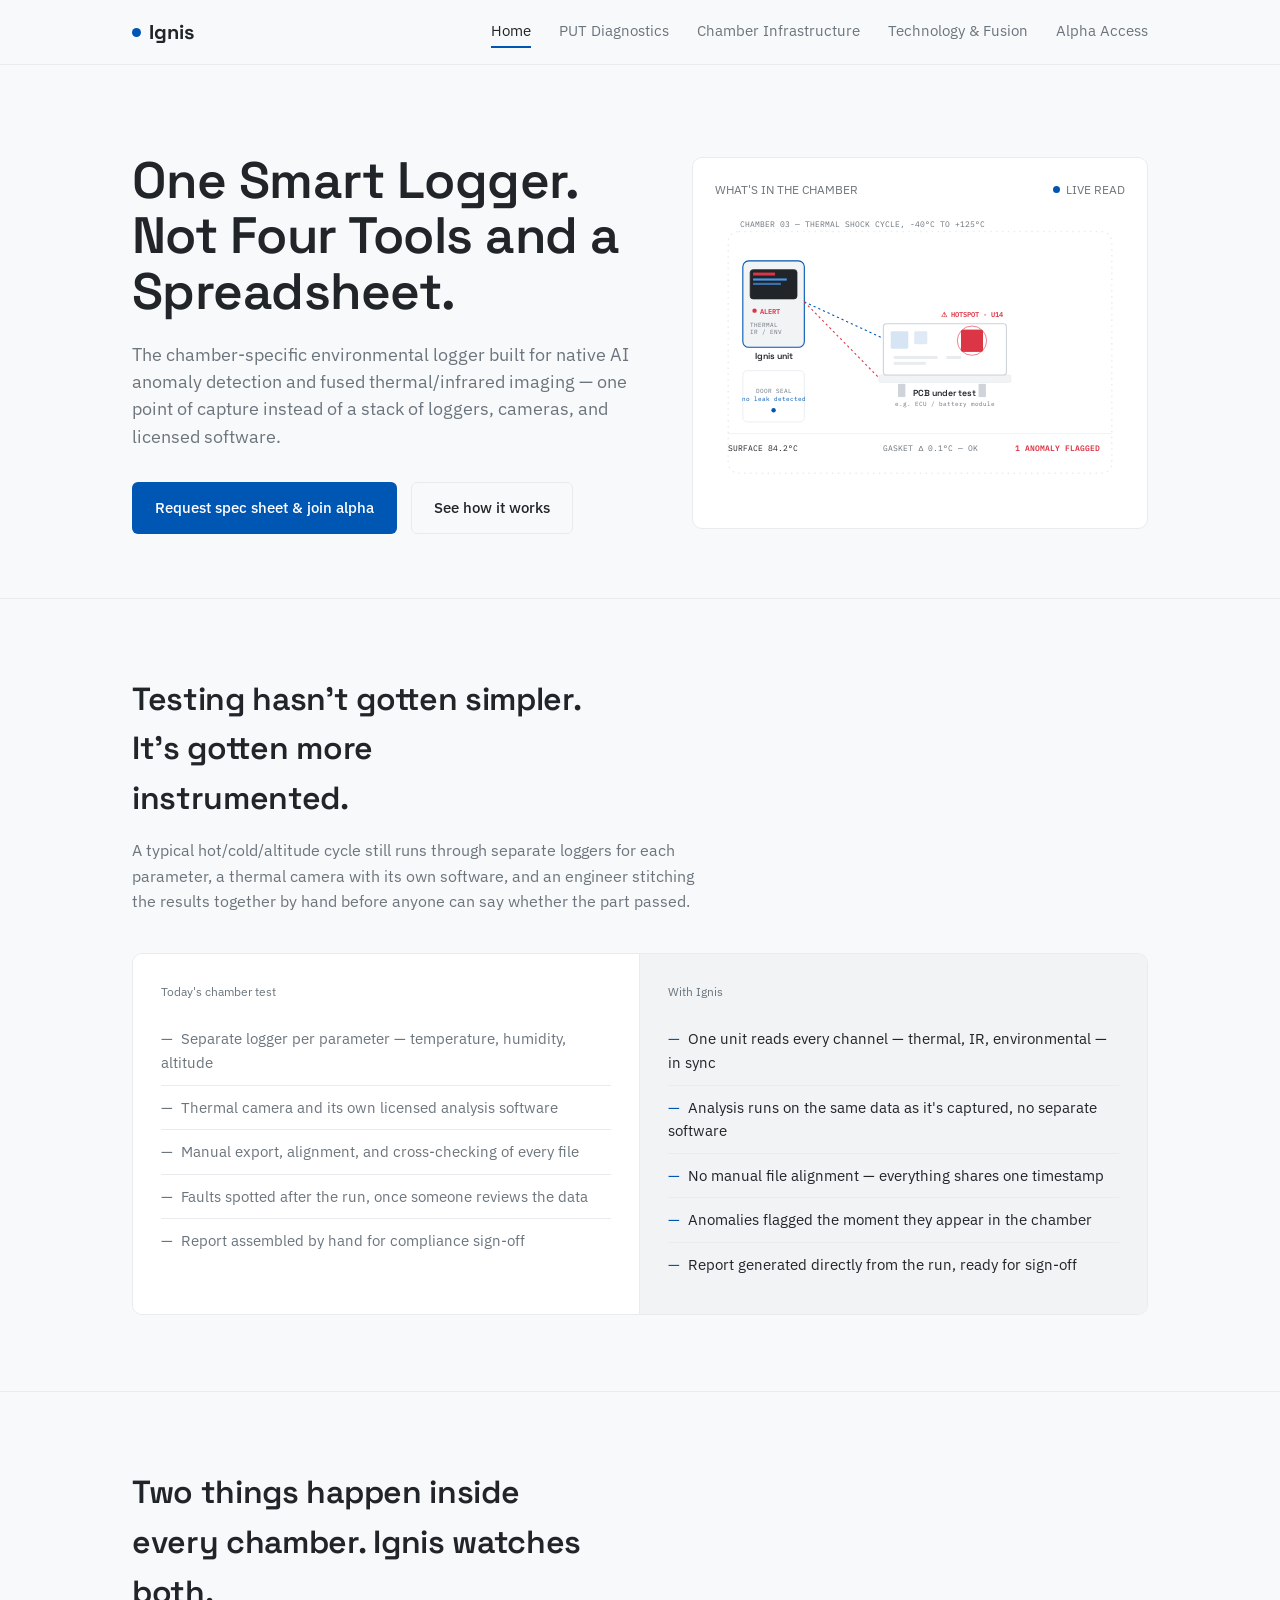
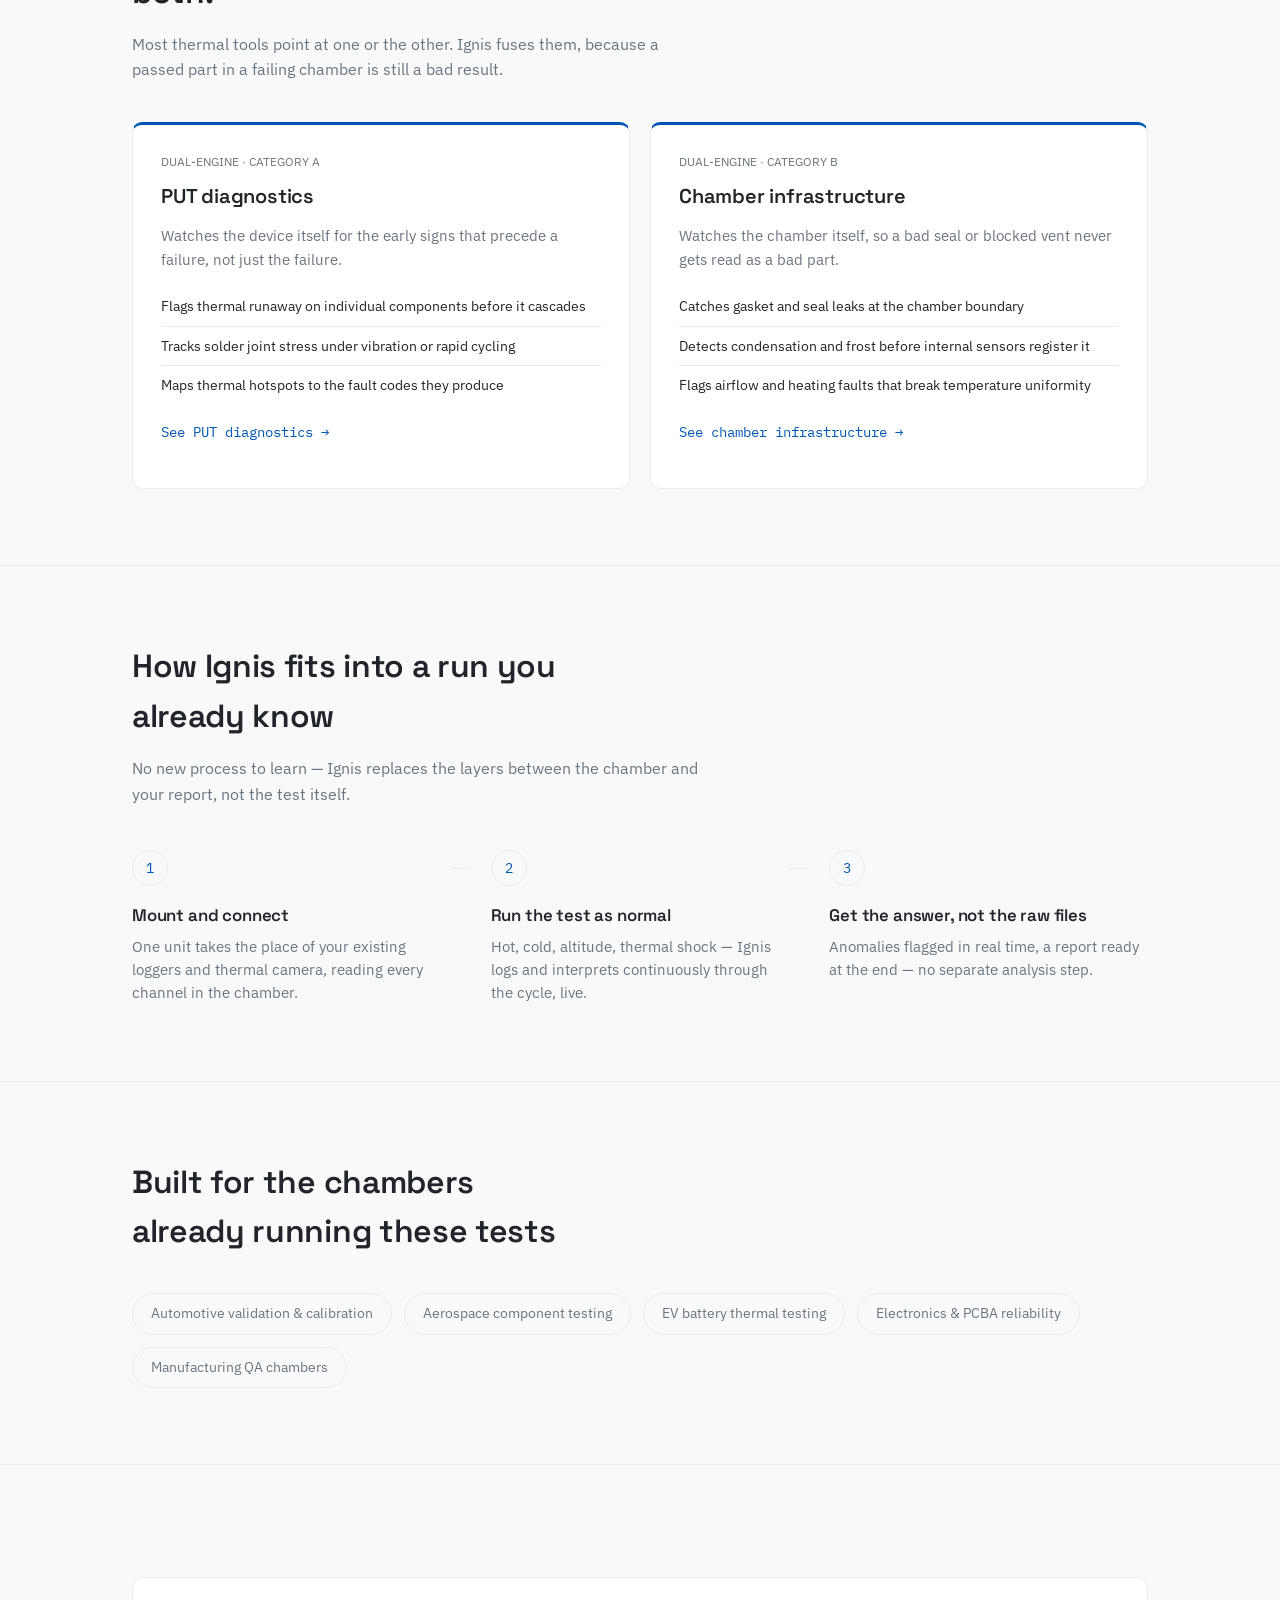
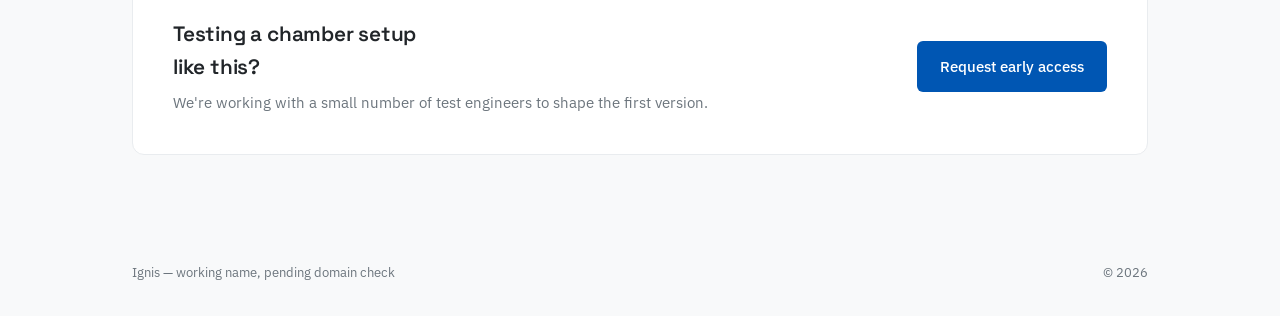
==== index.html @ 839c3b36 "Add files via upload" ====
<!DOCTYPE html>
<html lang="en">
<head>
<meta charset="UTF-8">
<meta name="viewport" content="width=device-width, initial-scale=1.0">
<title>Ignis — One Smart Logger. Not Four Tools and a Spreadsheet.</title>
<link rel="preconnect" href="https://fonts.googleapis.com">
<link href="https://fonts.googleapis.com/css2?family=Space+Grotesk:wght@400;500;600;700&family=IBM+Plex+Sans:wght@400;500;600&family=IBM+Plex+Mono:wght@400;500&display=swap" rel="stylesheet">
<link rel="stylesheet" href="style.css">
</head>
<body>

<nav>
  <div class="wrap">
    <a href="index.html" class="logo"><span class="logo-dot"></span>Ignis</a>
    <div class="navlinks">
      <a href="index.html" class="active">Home</a>
      <a href="put-diagnostics.html">PUT Diagnostics</a>
      <a href="chamber-infrastructure.html">Chamber Infrastructure</a>
      <a href="technology.html">Technology &amp; Fusion</a>
      <a href="contact.html">Alpha Access</a>
    </div>
  </div>
</nav>

<header class="hero">
  <div class="wrap hero-grid">
    <div>
      <h1>One Smart Logger. Not Four Tools and a Spreadsheet.</h1>
      <p class="lede">The chamber-specific environmental logger built for native AI anomaly detection and fused thermal/infrared imaging — one point of capture instead of a stack of loggers, cameras, and licensed software.</p>
      <div class="hero-cta">
        <a href="contact.html" class="btn btn-primary">Request spec sheet &amp; join alpha</a>
        <a href="technology.html" class="btn btn-ghost">See how it works</a>
      </div>
    </div>
    <div class="readout">
      <div class="readout-head">
        <span>WHAT'S IN THE CHAMBER</span>
        <span class="live"><span class="live-pulse"></span>LIVE READ</span>
      </div>
      <svg viewBox="0 0 560 400" class="scene" xmlns="http://www.w3.org/2000/svg" role="img" aria-label="Diagram of a test chamber containing a vehicle ECU board under test, with an Ignis logger unit mounted on the wall reading thermal and sensor data">
        <rect x="18" y="24" width="524" height="330" rx="14" fill="none" stroke="#E9ECEF" stroke-width="2" stroke-dasharray="2 6"/>
        <text x="34" y="18" fill="#6C757D" font-family="IBM Plex Mono, monospace" font-size="11">CHAMBER 03 — THERMAL SHOCK CYCLE, -40°C TO +125°C</text>

        <g transform="translate(38,64)">
          <rect x="0" y="0" width="84" height="118" rx="8" fill="#F1F3F5" stroke="#0056B3" stroke-width="1.5"/>
          <rect x="10" y="12" width="64" height="40" rx="4" fill="#212529" stroke="#212529"/>
          <rect x="14" y="16" width="30" height="4" fill="#DC3545"/>
          <rect x="14" y="24" width="46" height="3" fill="#4DA3FF" opacity="0.9"/>
          <rect x="14" y="30" width="38" height="3" fill="#4DA3FF" opacity="0.6"/>
          <circle cx="16" cy="68" r="3" fill="#DC3545"/>
          <text x="24" y="72" fill="#DC3545" font-family="IBM Plex Mono, monospace" font-size="9" font-weight="600">ALERT</text>
          <text x="10" y="90" fill="#6C757D" font-family="IBM Plex Mono, monospace" font-size="8">THERMAL</text>
          <text x="10" y="100" fill="#6C757D" font-family="IBM Plex Mono, monospace" font-size="8">IR / ENV</text>
          <text x="42" y="134" fill="#212529" font-family="Space Grotesk, sans-serif" font-size="12" text-anchor="middle" font-weight="600">Ignis unit</text>
        </g>

        <line x1="122" y1="120" x2="230" y2="170" stroke="#0056B3" stroke-width="1.5" stroke-dasharray="3 4"/>
        <line x1="122" y1="120" x2="230" y2="230" stroke="#DC3545" stroke-width="1.5" stroke-dasharray="3 4"/>

        <g transform="translate(230,150)">
          <rect x="-6" y="70" width="180" height="10" rx="2" fill="#F1F3F5" stroke="#E9ECEF"/>
          <rect x="20" y="82" width="10" height="18" fill="#CED4DA"/>
          <rect x="130" y="82" width="10" height="18" fill="#CED4DA"/>
          <rect x="0" y="0" width="168" height="70" rx="4" fill="#FFFFFF" stroke="#CED4DA" stroke-width="1.5"/>
          <rect x="10" y="10" width="24" height="24" rx="2" fill="#0056B3" opacity="0.16"/>
          <rect x="42" y="10" width="18" height="18" rx="2" fill="#0056B3" opacity="0.12"/>
          <rect x="106" y="8" width="30" height="30" rx="3" fill="#DC3545"/>
          <rect x="106" y="8" width="30" height="30" rx="3" fill="#DC3545" opacity="0.5">
            <animate attributeName="opacity" values="0.5;0.9;0.5" dur="2.4s" repeatCount="indefinite"/>
          </rect>
          <rect x="14" y="44" width="60" height="4" fill="#E9ECEF"/>
          <rect x="14" y="52" width="44" height="4" fill="#E9ECEF"/>
          <rect x="86" y="44" width="20" height="4" fill="#E9ECEF"/>
          <circle cx="121" cy="23" r="20" fill="none" stroke="#DC3545" stroke-width="1.2" opacity="0.7"/>
          <text x="121" y="-10" fill="#DC3545" font-family="IBM Plex Mono, monospace" font-size="9" text-anchor="middle" font-weight="600">⚠ HOTSPOT · U14</text>
          <text x="84" y="98" fill="#212529" font-family="Space Grotesk, sans-serif" font-size="12" text-anchor="middle" font-weight="600">PCB under test</text>
          <text x="84" y="112" fill="#6C757D" font-family="IBM Plex Mono, monospace" font-size="8" text-anchor="middle">e.g. ECU / battery module</text>
        </g>

        <g transform="translate(38,214)">
          <rect x="0" y="0" width="84" height="70" rx="6" fill="#FFFFFF" stroke="#E9ECEF" stroke-width="1.2"/>
          <text x="42" y="30" fill="#6C757D" font-family="IBM Plex Mono, monospace" font-size="8" text-anchor="middle">DOOR SEAL</text>
          <text x="42" y="42" fill="#0056B3" font-family="IBM Plex Mono, monospace" font-size="8" text-anchor="middle">no leak detected</text>
          <circle cx="42" cy="54" r="3" fill="#0056B3"/>
        </g>

        <g transform="translate(0,300)">
          <line x1="18" y1="0" x2="542" y2="0" stroke="#E9ECEF"/>
          <text x="18" y="24" fill="#212529" font-family="IBM Plex Mono, monospace" font-size="11">SURFACE 84.2°C</text>
          <text x="230" y="24" fill="#6C757D" font-family="IBM Plex Mono, monospace" font-size="11">GASKET Δ 0.1°C — OK</text>
          <text x="410" y="24" fill="#DC3545" font-family="IBM Plex Mono, monospace" font-size="11" font-weight="600">1 ANOMALY FLAGGED</text>
        </g>
      </svg>
    </div>
  </div>
</header>

<section id="problem">
  <div class="wrap">
    <h2>Testing hasn't gotten simpler. It's gotten more instrumented.</h2>
    <p class="section-lede">A typical hot/cold/altitude cycle still runs through separate loggers for each parameter, a thermal camera with its own software, and an engineer stitching the results together by hand before anyone can say whether the part passed.</p>
    <div class="compare">
      <div class="today">
        <div class="compare-label">Today's chamber test</div>
        <ul>
          <li>Separate logger per parameter — temperature, humidity, altitude</li>
          <li>Thermal camera and its own licensed analysis software</li>
          <li>Manual export, alignment, and cross-checking of every file</li>
          <li>Faults spotted after the run, once someone reviews the data</li>
          <li>Report assembled by hand for compliance sign-off</li>
        </ul>
      </div>
      <div class="withignis">
        <div class="compare-label">With Ignis</div>
        <ul>
          <li>One unit reads every channel — thermal, IR, environmental — in sync</li>
          <li>Analysis runs on the same data as it's captured, no separate software</li>
          <li>No manual file alignment — everything shares one timestamp</li>
          <li>Anomalies flagged the moment they appear in the chamber</li>
          <li>Report generated directly from the run, ready for sign-off</li>
        </ul>
      </div>
    </div>
  </div>
</section>

<section id="product">
  <div class="wrap">
    <h2>Two things happen inside every chamber. Ignis watches both.</h2>
    <p class="section-lede">Most thermal tools point at one or the other. Ignis fuses them, because a passed part in a failing chamber is still a bad result.</p>
    <div class="cat-grid">
      <div class="cat hot">
        <div class="tag">DUAL-ENGINE · CATEGORY A</div>
        <h3>PUT diagnostics</h3>
        <p>Watches the device itself for the early signs that precede a failure, not just the failure.</p>
        <ul>
          <li>Flags thermal runaway on individual components before it cascades</li>
          <li>Tracks solder joint stress under vibration or rapid cycling</li>
          <li>Maps thermal hotspots to the fault codes they produce</li>
        </ul>
        <p style="margin-top:16px;"><a href="put-diagnostics.html" class="mono" style="color:var(--primary); font-size:0.88rem; text-decoration:none;">See PUT diagnostics →</a></p>
      </div>
      <div class="cat">
        <div class="tag">DUAL-ENGINE · CATEGORY B</div>
        <h3>Chamber infrastructure</h3>
        <p>Watches the chamber itself, so a bad seal or blocked vent never gets read as a bad part.</p>
        <ul>
          <li>Catches gasket and seal leaks at the chamber boundary</li>
          <li>Detects condensation and frost before internal sensors register it</li>
          <li>Flags airflow and heating faults that break temperature uniformity</li>
        </ul>
        <p style="margin-top:16px;"><a href="chamber-infrastructure.html" class="mono" style="color:var(--primary); font-size:0.88rem; text-decoration:none;">See chamber infrastructure →</a></p>
      </div>
    </div>
  </div>
</section>

<section id="how">
  <div class="wrap">
    <h2>How Ignis fits into a run you already know</h2>
    <p class="section-lede">No new process to learn — Ignis replaces the layers between the chamber and your report, not the test itself.</p>
    <div class="flow">
      <div class="flow-step">
        <div class="flow-num mono">1</div>
        <h3>Mount and connect</h3>
        <p>One unit takes the place of your existing loggers and thermal camera, reading every channel in the chamber.</p>
      </div>
      <div class="flow-step">
        <div class="flow-num mono">2</div>
        <h3>Run the test as normal</h3>
        <p>Hot, cold, altitude, thermal shock — Ignis logs and interprets continuously through the cycle, live.</p>
      </div>
      <div class="flow-step">
        <div class="flow-num mono">3</div>
        <h3>Get the answer, not the raw files</h3>
        <p>Anomalies flagged in real time, a report ready at the end — no separate analysis step.</p>
      </div>
    </div>
  </div>
</section>

<section>
  <div class="wrap">
    <h2>Built for the chambers already running these tests</h2>
    <div class="industries">
      <span class="chip">Automotive validation &amp; calibration</span>
      <span class="chip">Aerospace component testing</span>
      <span class="chip">EV battery thermal testing</span>
      <span class="chip">Electronics &amp; PCBA reliability</span>
      <span class="chip">Manufacturing QA chambers</span>
    </div>
  </div>
</section>

<section class="cta-section">
  <div class="wrap">
    <div class="cta-box">
      <div>
        <h3>Testing a chamber setup like this?</h3>
        <p>We're working with a small number of test engineers to shape the first version.</p>
      </div>
      <a href="contact.html" class="btn btn-primary">Request early access</a>
    </div>
  </div>
</section>

<footer>
  <div class="wrap" style="display:flex; justify-content:space-between; width:100%; flex-wrap:wrap; gap:8px;">
    <span>Ignis — working name, pending domain check</span>
    <span>&copy; 2026</span>
  </div>
</footer>

</body>
</html>
---- style.css ----
:root{
  --bg:#F8F9FA;
  --panel:#FFFFFF;
  --panel-2:#F1F3F5;
  --line:#E9ECEF;
  --primary:#0056B3;
  --alert:#DC3545;
  --text:#212529;
  --muted:#6C757D;
}
*{box-sizing:border-box; margin:0; padding:0;}
html{scroll-behavior:smooth;}
body{
  background:var(--bg);
  color:var(--text);
  font-family:'IBM Plex Sans', sans-serif;
  line-height:1.55;
  -webkit-font-smoothing:antialiased;
}
h1,h2,h3{
  font-family:'Space Grotesk', sans-serif;
  font-weight:600;
  letter-spacing:-0.01em;
}
.mono{ font-family:'IBM Plex Mono', monospace; }
a{ color:inherit; }
.wrap{
  max-width:1080px;
  margin:0 auto;
  padding:0 32px;
}
@media (max-width:640px){ .wrap{ padding:0 20px; } }

/* ---------- NAV ---------- */
nav{
  position:sticky; top:0; z-index:20;
  background:rgba(248,249,250,0.88);
  backdrop-filter:blur(10px);
  border-bottom:1px solid var(--line);
}
nav .wrap{
  display:flex; align-items:center; justify-content:space-between;
  height:64px;
}
.logo{
  font-family:'Space Grotesk', sans-serif;
  font-weight:700;
  font-size:1.25rem;
  display:flex; align-items:center; gap:8px;
  text-decoration:none;
  color:var(--text);
}
.logo-dot{
  width:9px; height:9px; border-radius:50%;
  background:var(--primary);
}
.navlinks{ display:flex; gap:28px; font-size:0.92rem; color:var(--muted); }
.navlinks a{ text-decoration:none; transition:color .15s; padding:4px 0; border-bottom:2px solid transparent; }
.navlinks a:hover{ color:var(--text); }
.navlinks a.active{ color:var(--text); border-bottom-color:var(--primary); }
@media (max-width:760px){ .navlinks{ display:none; } }

/* ---------- HERO (home) ---------- */
header.hero{
  padding:88px 0 64px;
  border-bottom:1px solid var(--line);
}
.hero-grid{
  display:grid;
  grid-template-columns:1.05fr 0.95fr;
  gap:56px;
  align-items:center;
}
@media (max-width:900px){ .hero-grid{ grid-template-columns:1fr; } }
.hero h1{
  font-size:clamp(2.1rem, 4.2vw, 3.2rem);
  line-height:1.08;
  max-width:16ch;
}
.hero p.lede{
  margin-top:22px;
  font-size:1.1rem;
  color:var(--muted);
  max-width:46ch;
}
.hero-cta{
  margin-top:32px;
  display:flex; gap:14px; flex-wrap:wrap;
}
.btn{
  display:inline-block;
  padding:13px 22px;
  border-radius:6px;
  font-size:0.95rem;
  font-weight:500;
  text-decoration:none;
  border:1px solid transparent;
  cursor:pointer;
  font-family:inherit;
}
.btn-primary{
  background:var(--primary);
  color:#fff;
  transition:background .15s;
}
.btn-primary:hover{
  background:#004494;
}
.btn-ghost{
  border-color:var(--line);
  color:var(--text);
  background:transparent;
}

/* ---------- PAGE HEADER (sub-pages) ---------- */
header.page-head{
  padding:56px 0 48px;
  border-bottom:1px solid var(--line);
}
.page-head .eyebrow{
  font-size:0.8rem;
  color:var(--primary);
  margin-bottom:10px;
}
.page-head h1{
  font-size:clamp(1.9rem, 3.6vw, 2.6rem);
  max-width:22ch;
}
.page-head p.lede{
  margin-top:16px;
  font-size:1.05rem;
  color:var(--muted);
  max-width:58ch;
}

/* thermal readout / diagram panel */
.readout{
  background:var(--panel);
  border:1px solid var(--line);
  border-radius:10px;
  padding:22px;
}
.readout-head{
  display:flex; justify-content:space-between; align-items:center;
  font-size:0.78rem; color:var(--muted);
  margin-bottom:14px;
}
.readout-head .live{
  display:flex; align-items:center; gap:6px;
}
.live-pulse{
  width:7px; height:7px; border-radius:50%;
  background:var(--primary);
  animation:pulse 2.2s ease-in-out infinite;
}
@keyframes pulse{
  0%,100%{ opacity:1; box-shadow:0 0 0 0 rgba(0,86,179,0.5);}
  50%{ opacity:0.55; box-shadow:0 0 0 6px rgba(0,86,179,0);}
}
.scene{
  width:100%;
  height:auto;
  display:block;
  border-radius:6px;
}

/* ---------- SECTION shared ---------- */
section{ padding:76px 0; border-bottom:1px solid var(--line); }
section h2{
  font-size:clamp(1.5rem, 2.6vw, 2rem);
  max-width:22ch;
}
section p.section-lede{
  margin-top:14px;
  color:var(--muted);
  max-width:58ch;
  font-size:1.02rem;
}

/* ---------- COMPARISON ---------- */
.compare{
  margin-top:40px;
  display:grid;
  grid-template-columns:1fr 1fr;
  gap:0;
  border:1px solid var(--line);
  border-radius:10px;
  overflow:hidden;
}
@media (max-width:760px){ .compare{ grid-template-columns:1fr; } }
.compare > div{ padding:28px; }
.compare .today{ background:var(--panel); border-right:1px solid var(--line); }
@media (max-width:760px){ .compare .today{ border-right:none; border-bottom:1px solid var(--line); } }
.compare .withignis{ background:var(--panel-2); }
.compare-label{ font-size:0.78rem; color:var(--muted); margin-bottom:16px; }
.compare ul{ list-style:none; }
.compare li{
  padding:10px 0;
  border-top:1px solid var(--line);
  font-size:0.95rem;
  color:var(--muted);
}
.compare li:first-child{ border-top:none; }
.compare .withignis li{ color:var(--text); }
.compare .withignis li::before{ content:"—"; color:var(--primary); margin-right:8px; }
.compare .today li::before{ content:"—"; color:var(--muted); margin-right:8px; }

/* ---------- CATEGORIES ---------- */
.cat-grid{
  margin-top:40px;
  display:grid;
  grid-template-columns:1fr 1fr;
  gap:20px;
}
@media (max-width:760px){ .cat-grid{ grid-template-columns:1fr; } }
.cat{
  border-radius:10px;
  padding:28px;
  background:var(--panel);
  border:1px solid var(--line);
  border-top:3px solid var(--primary);
}
.cat.hot{ border-top-color:var(--primary); }
.cat .tag{ font-size:0.75rem; color:var(--muted); margin-bottom:10px; }
.cat h3{ font-size:1.25rem; margin-bottom:12px; }
.cat p{ color:var(--muted); font-size:0.95rem; margin-bottom:16px; }
.cat ul{ list-style:none; }
.cat li{
  font-size:0.9rem;
  color:var(--text);
  padding:8px 0;
  border-top:1px solid var(--line);
}
.cat li:first-child{ border-top:none; }

/* feature row — used on PUT / Chamber / Technology pages */
.feature-row{
  margin-top:44px;
  display:grid;
  grid-template-columns:1fr 1fr;
  gap:16px;
}
@media (max-width:760px){ .feature-row{ grid-template-columns:1fr; } }
.feature{
  padding:24px;
  border:1px solid var(--line);
  border-radius:10px;
  background:var(--panel);
}
.feature .num{
  font-family:'IBM Plex Mono', monospace;
  font-size:0.78rem;
  color:var(--primary);
  margin-bottom:10px;
}
.feature h3{ font-size:1.08rem; margin-bottom:8px; }
.feature p{ color:var(--muted); font-size:0.92rem; }

/* ---------- HOW IT WORKS / FLOW ---------- */
.flow{
  margin-top:44px;
  display:grid;
  grid-template-columns:repeat(3, 1fr);
  gap:0;
  position:relative;
}
@media (max-width:760px){ .flow{ grid-template-columns:1fr; gap:20px; } }
.flow-step{ padding:0 20px; position:relative; }
.flow-step:first-child{ padding-left:0; }
.flow-step:last-child{ padding-right:0; }
.flow-step:not(:last-child)::after{
  content:""; position:absolute; top:18px; right:0;
  width:20px; height:1px; background:var(--line);
}
@media (max-width:760px){ .flow-step:not(:last-child)::after{ display:none; } }
.flow-num{
  width:36px; height:36px;
  border-radius:50%;
  border:1px solid var(--line);
  display:flex; align-items:center; justify-content:center;
  font-family:'IBM Plex Mono', monospace;
  font-size:0.85rem;
  color:var(--primary);
  margin-bottom:16px;
}
.flow-step h3{ font-size:1.05rem; margin-bottom:8px; }
.flow-step p{ color:var(--muted); font-size:0.92rem; }

/* ---------- INDUSTRIES / CHIPS ---------- */
.industries{ margin-top:36px; display:flex; gap:12px; flex-wrap:wrap; }
.chip{
  border:1px solid var(--line);
  border-radius:100px;
  padding:9px 18px;
  font-size:0.88rem;
  color:var(--muted);
}

/* ---------- TABLE (technology / spec comparisons) ---------- */
.spec-table{
  margin-top:40px;
  width:100%;
  border-collapse:collapse;
  border:1px solid var(--line);
  border-radius:10px;
  overflow:hidden;
}
.spec-table th, .spec-table td{
  text-align:left;
  padding:14px 18px;
  border-bottom:1px solid var(--line);
  font-size:0.92rem;
}
.spec-table th{
  background:var(--panel-2);
  color:var(--muted);
  font-weight:500;
  font-size:0.8rem;
}
.spec-table td{ color:var(--text); }
.spec-table tr:last-child td{ border-bottom:none; }
.spec-table td.muted{ color:var(--muted); }

/* ---------- CTA ---------- */
.cta-section{ border-bottom:none; text-align:left; }
.cta-box{
  margin-top:36px;
  background:var(--panel);
  border:1px solid var(--line);
  border-radius:12px;
  padding:40px;
  display:flex;
  justify-content:space-between;
  align-items:center;
  gap:24px;
  flex-wrap:wrap;
}
.cta-box h3{ font-size:1.3rem; max-width:20ch; }
.cta-box p{ color:var(--muted); margin-top:8px; font-size:0.95rem; }

/* ---------- FORM (contact / alpha access) ---------- */
.form-grid{
  margin-top:40px;
  display:grid;
  grid-template-columns:1fr 1fr;
  gap:48px;
}
@media (max-width:820px){ .form-grid{ grid-template-columns:1fr; gap:32px; } }
.form-panel{
  background:var(--panel);
  border:1px solid var(--line);
  border-radius:12px;
  padding:32px;
}
.field{ margin-bottom:18px; }
.field label{
  display:block;
  font-size:0.85rem;
  color:var(--muted);
  margin-bottom:6px;
}
.field input, .field select, .field textarea{
  width:100%;
  background:var(--bg);
  border:1px solid var(--line);
  border-radius:6px;
  padding:11px 12px;
  color:var(--text);
  font-family:inherit;
  font-size:0.95rem;
}
.field input:focus, .field select:focus, .field textarea:focus{
  outline:none;
  border-color:var(--primary);
}
.field textarea{ resize:vertical; min-height:88px; }
.form-note{ margin-top:14px; font-size:0.82rem; color:var(--muted); }
.side-panel h3{ font-size:1.1rem; margin-bottom:14px; }
.side-list{ list-style:none; }
.side-list li{
  padding:14px 0;
  border-top:1px solid var(--line);
  font-size:0.92rem;
  color:var(--muted);
}
.side-list li:first-child{ border-top:none; }
.side-list strong{ color:var(--text); display:block; margin-bottom:4px; font-size:0.95rem; }

footer{
  padding:32px 0;
  font-size:0.82rem;
  color:var(--muted);
  display:flex; justify-content:space-between;
  flex-wrap:wrap; gap:8px;
}
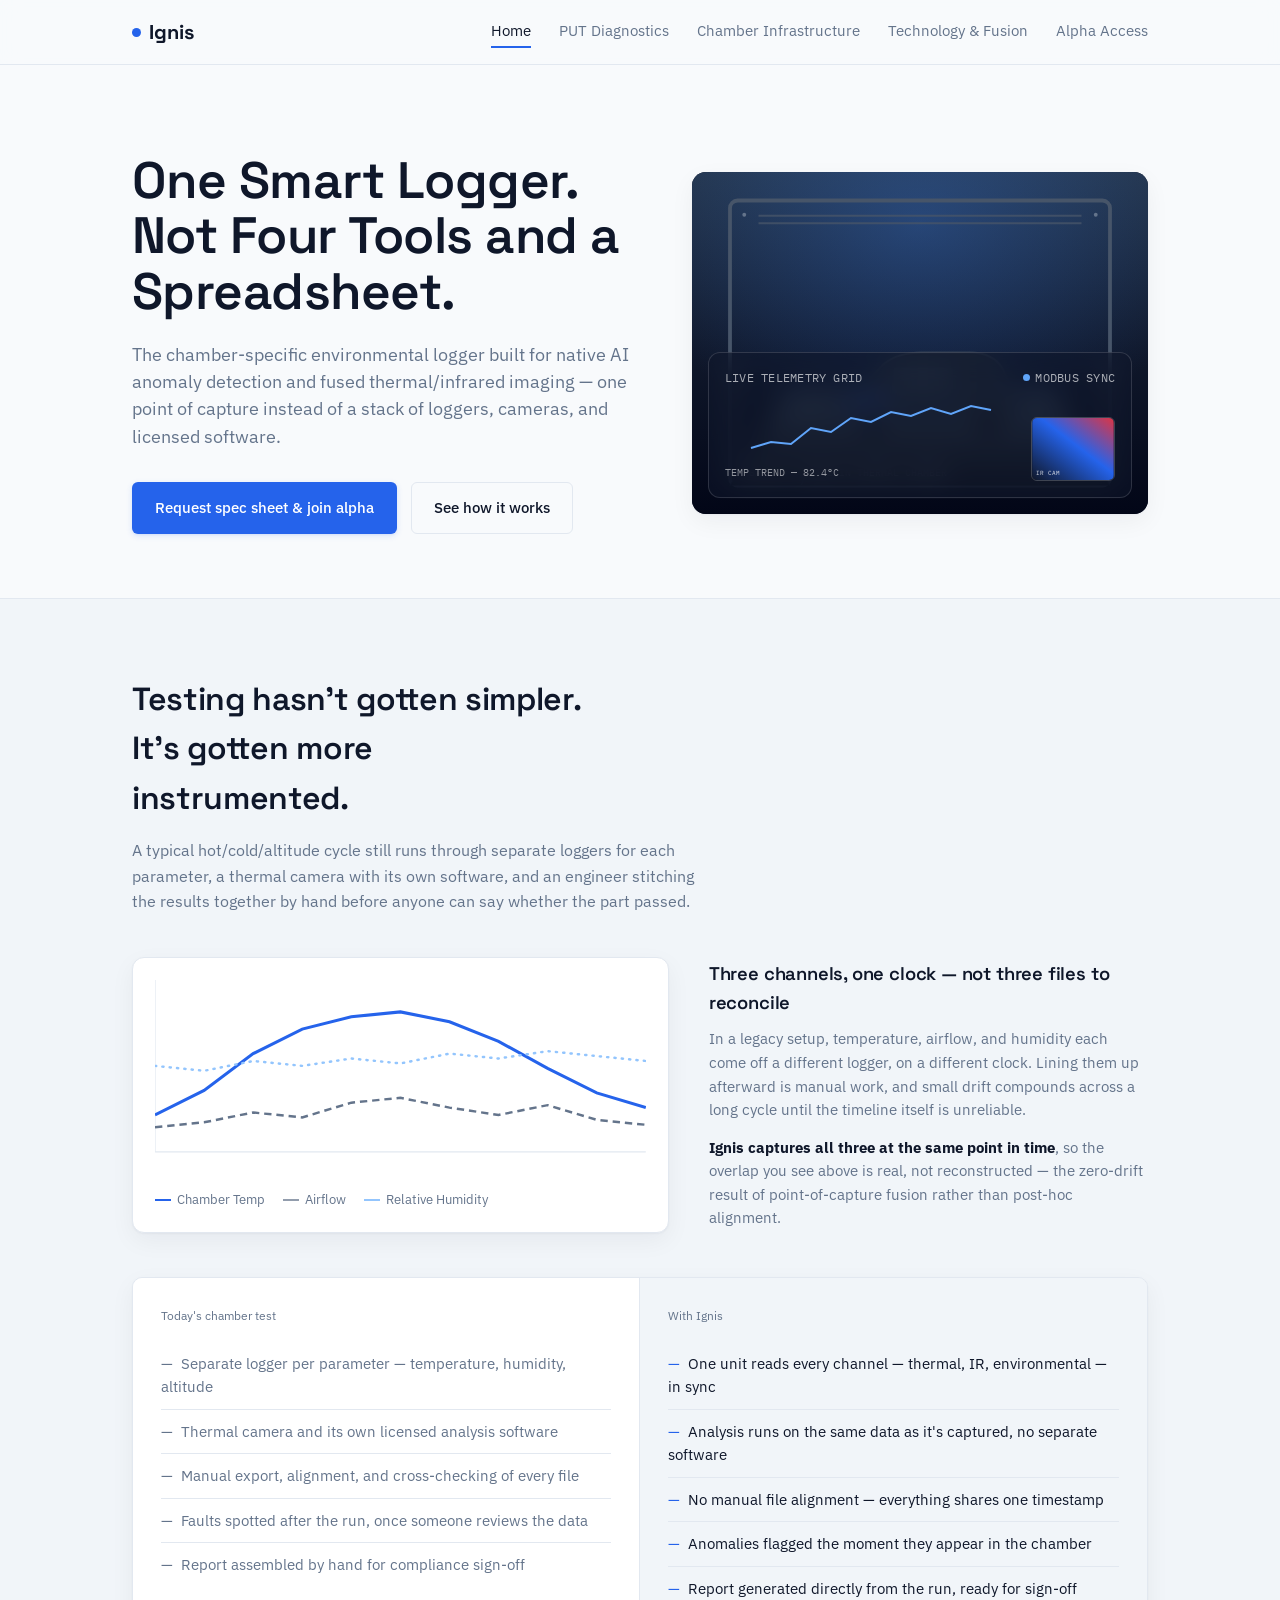
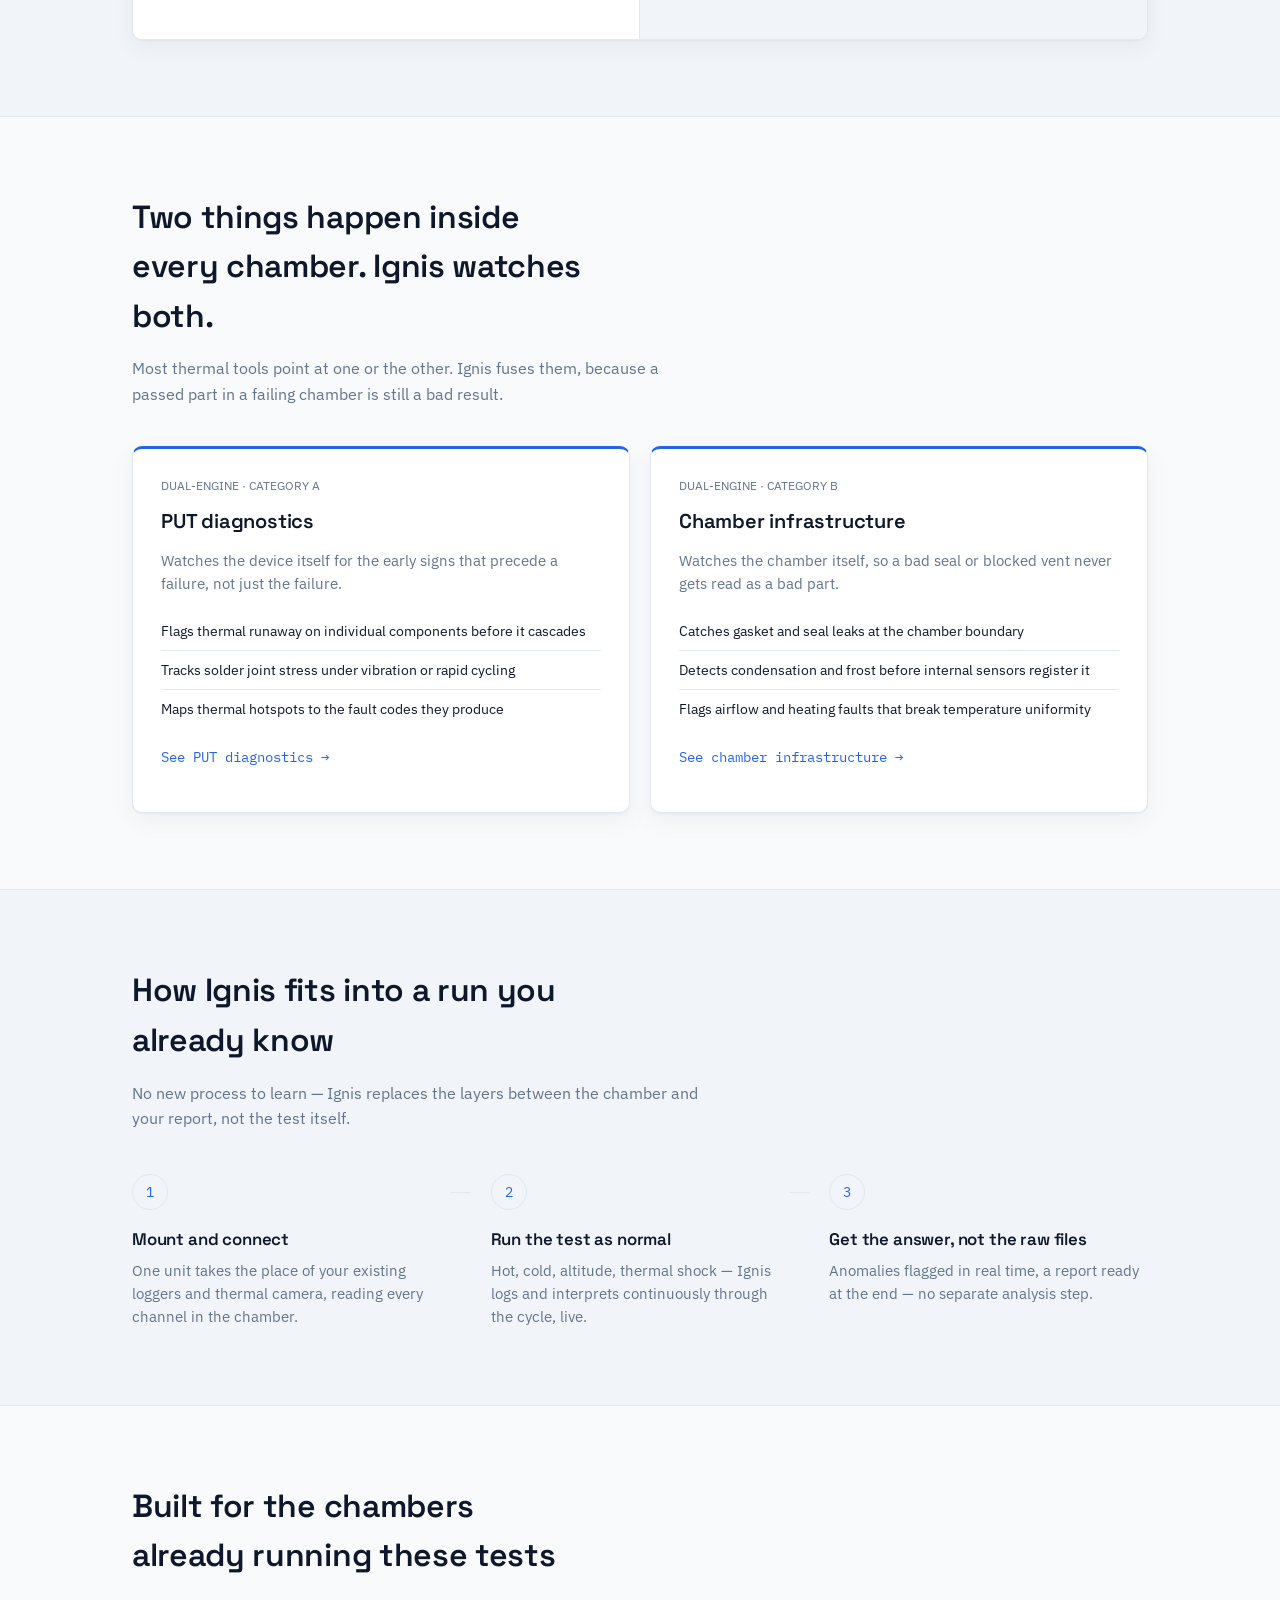
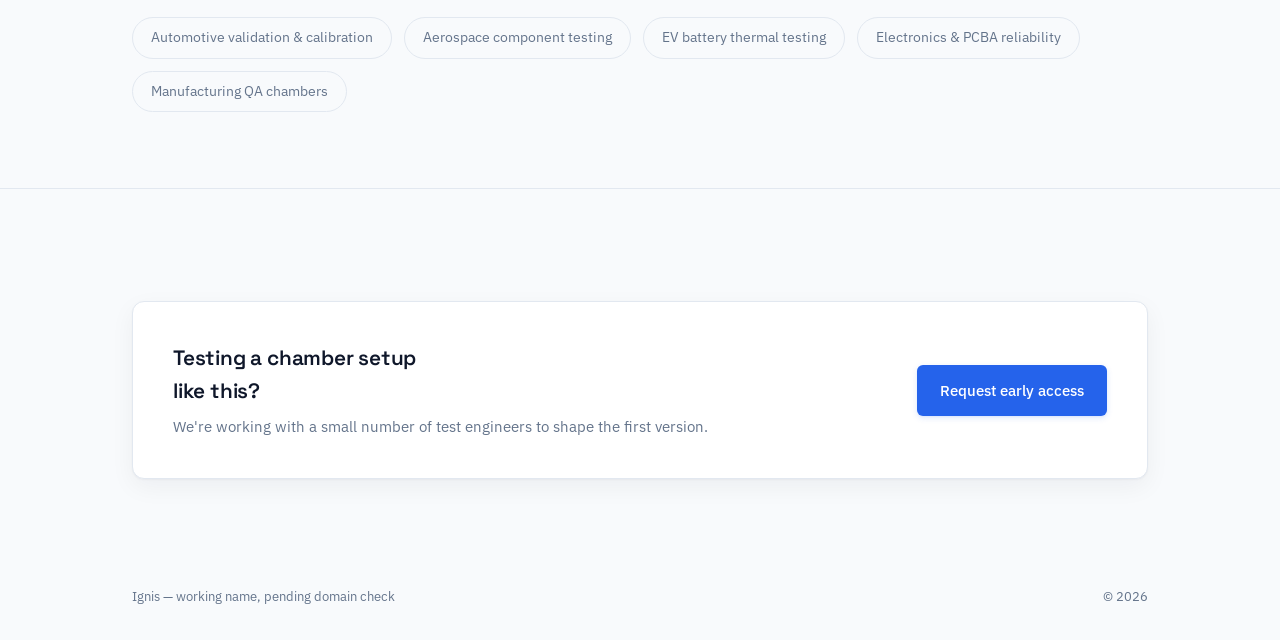
==== commit 859cf328: "Add files via upload" ====
--- a/index.html
+++ b/index.html
@@ -33,74 +33,118 @@
         <a href="technology.html" class="btn btn-ghost">See how it works</a>
       </div>
     </div>
-    <div class="readout">
-      <div class="readout-head">
-        <span>WHAT'S IN THE CHAMBER</span>
-        <span class="live"><span class="live-pulse"></span>LIVE READ</span>
-      </div>
-      <svg viewBox="0 0 560 400" class="scene" xmlns="http://www.w3.org/2000/svg" role="img" aria-label="Diagram of a test chamber containing a vehicle ECU board under test, with an Ignis logger unit mounted on the wall reading thermal and sensor data">
-        <rect x="18" y="24" width="524" height="330" rx="14" fill="none" stroke="#E9ECEF" stroke-width="2" stroke-dasharray="2 6"/>
-        <text x="34" y="18" fill="#6C757D" font-family="IBM Plex Mono, monospace" font-size="11">CHAMBER 03 — THERMAL SHOCK CYCLE, -40°C TO +125°C</text>
-
-        <g transform="translate(38,64)">
-          <rect x="0" y="0" width="84" height="118" rx="8" fill="#F1F3F5" stroke="#0056B3" stroke-width="1.5"/>
-          <rect x="10" y="12" width="64" height="40" rx="4" fill="#212529" stroke="#212529"/>
-          <rect x="14" y="16" width="30" height="4" fill="#DC3545"/>
-          <rect x="14" y="24" width="46" height="3" fill="#4DA3FF" opacity="0.9"/>
-          <rect x="14" y="30" width="38" height="3" fill="#4DA3FF" opacity="0.6"/>
-          <circle cx="16" cy="68" r="3" fill="#DC3545"/>
-          <text x="24" y="72" fill="#DC3545" font-family="IBM Plex Mono, monospace" font-size="9" font-weight="600">ALERT</text>
-          <text x="10" y="90" fill="#6C757D" font-family="IBM Plex Mono, monospace" font-size="8">THERMAL</text>
-          <text x="10" y="100" fill="#6C757D" font-family="IBM Plex Mono, monospace" font-size="8">IR / ENV</text>
-          <text x="42" y="134" fill="#212529" font-family="Space Grotesk, sans-serif" font-size="12" text-anchor="middle" font-weight="600">Ignis unit</text>
+    <div class="media-card">
+      <svg viewBox="0 0 480 360" class="media-bg" xmlns="http://www.w3.org/2000/svg" preserveAspectRatio="xMidYMid slice" role="img" aria-label="Illustrated view of a drive-in automotive environmental test chamber with a vehicle inside, sensor telemetry overlaid">
+        <defs>
+          <linearGradient id="bayGrad" x1="0" y1="0" x2="0" y2="1">
+            <stop offset="0%" stop-color="#243449"/>
+            <stop offset="55%" stop-color="#0F172A"/>
+            <stop offset="100%" stop-color="#020617"/>
+          </linearGradient>
+          <linearGradient id="floorGrad" x1="0" y1="0" x2="0" y2="1">
+            <stop offset="0%" stop-color="#334155"/>
+            <stop offset="100%" stop-color="#0B0F19"/>
+          </linearGradient>
+          <radialGradient id="bayGlow" cx="50%" cy="15%" r="65%">
+            <stop offset="0%" stop-color="#3B82F6" stop-opacity="0.30"/>
+            <stop offset="100%" stop-color="#3B82F6" stop-opacity="0"/>
+          </radialGradient>
+        </defs>
+        <rect width="480" height="360" fill="url(#bayGrad)"/>
+        <rect width="480" height="360" fill="url(#bayGlow)"/>
+
+        <rect x="40" y="30" width="400" height="300" rx="8" fill="none" stroke="#475569" stroke-width="4"/>
+        <g stroke="#475569" stroke-width="2" opacity="0.8">
+          <line x1="70" y1="46" x2="410" y2="46"/>
+          <line x1="70" y1="54" x2="410" y2="54"/>
         </g>
-
-        <line x1="122" y1="120" x2="230" y2="170" stroke="#0056B3" stroke-width="1.5" stroke-dasharray="3 4"/>
-        <line x1="122" y1="120" x2="230" y2="230" stroke="#DC3545" stroke-width="1.5" stroke-dasharray="3 4"/>
-
-        <g transform="translate(230,150)">
-          <rect x="-6" y="70" width="180" height="10" rx="2" fill="#F1F3F5" stroke="#E9ECEF"/>
-          <rect x="20" y="82" width="10" height="18" fill="#CED4DA"/>
-          <rect x="130" y="82" width="10" height="18" fill="#CED4DA"/>
-          <rect x="0" y="0" width="168" height="70" rx="4" fill="#FFFFFF" stroke="#CED4DA" stroke-width="1.5"/>
-          <rect x="10" y="10" width="24" height="24" rx="2" fill="#0056B3" opacity="0.16"/>
-          <rect x="42" y="10" width="18" height="18" rx="2" fill="#0056B3" opacity="0.12"/>
-          <rect x="106" y="8" width="30" height="30" rx="3" fill="#DC3545"/>
-          <rect x="106" y="8" width="30" height="30" rx="3" fill="#DC3545" opacity="0.5">
-            <animate attributeName="opacity" values="0.5;0.9;0.5" dur="2.4s" repeatCount="indefinite"/>
-          </rect>
-          <rect x="14" y="44" width="60" height="4" fill="#E9ECEF"/>
-          <rect x="14" y="52" width="44" height="4" fill="#E9ECEF"/>
-          <rect x="86" y="44" width="20" height="4" fill="#E9ECEF"/>
-          <circle cx="121" cy="23" r="20" fill="none" stroke="#DC3545" stroke-width="1.2" opacity="0.7"/>
-          <text x="121" y="-10" fill="#DC3545" font-family="IBM Plex Mono, monospace" font-size="9" text-anchor="middle" font-weight="600">⚠ HOTSPOT · U14</text>
-          <text x="84" y="98" fill="#212529" font-family="Space Grotesk, sans-serif" font-size="12" text-anchor="middle" font-weight="600">PCB under test</text>
-          <text x="84" y="112" fill="#6C757D" font-family="IBM Plex Mono, monospace" font-size="8" text-anchor="middle">e.g. ECU / battery module</text>
+        <g fill="#64748B">
+          <circle cx="55" cy="45" r="2"/>
+          <circle cx="425" cy="45" r="2"/>
+          <circle cx="55" cy="315" r="2"/>
+          <circle cx="425" cy="315" r="2"/>
         </g>
 
-        <g transform="translate(38,214)">
-          <rect x="0" y="0" width="84" height="70" rx="6" fill="#FFFFFF" stroke="#E9ECEF" stroke-width="1.2"/>
-          <text x="42" y="30" fill="#6C757D" font-family="IBM Plex Mono, monospace" font-size="8" text-anchor="middle">DOOR SEAL</text>
-          <text x="42" y="42" fill="#0056B3" font-family="IBM Plex Mono, monospace" font-size="8" text-anchor="middle">no leak detected</text>
-          <circle cx="42" cy="54" r="3" fill="#0056B3"/>
+        <polygon points="40,330 440,330 380,230 100,230" fill="url(#floorGrad)"/>
+        <line x1="100" y1="230" x2="40" y2="330" stroke="#1E293B" stroke-width="1"/>
+        <line x1="380" y1="230" x2="440" y2="330" stroke="#1E293B" stroke-width="1"/>
+        <line x1="150" y1="230" x2="115" y2="330" stroke="#1E293B" stroke-width="1"/>
+        <line x1="330" y1="230" x2="365" y2="330" stroke="#1E293B" stroke-width="1"/>
+
+        <g transform="translate(140,182)">
+          <path d="M10,70 Q10,50 35,48 L62,20 Q77,8 102,8 L152,8 Q177,8 187,25 L197,48 Q212,50 212,70 L212,80 L10,80 Z" fill="#1E293B" stroke="#334155" stroke-width="2"/>
+          <rect x="72" y="24" width="62" height="24" rx="3" fill="#334155" opacity="0.7"/>
+          <circle cx="50" cy="82" r="17" fill="#0B0F19" stroke="#475569" stroke-width="3"/>
+          <circle cx="172" cy="82" r="17" fill="#0B0F19" stroke="#475569" stroke-width="3"/>
+          <ellipse cx="45" cy="62" rx="24" ry="11" fill="#2563EB" opacity="0.28"/>
         </g>
 
-        <g transform="translate(0,300)">
-          <line x1="18" y1="0" x2="542" y2="0" stroke="#E9ECEF"/>
-          <text x="18" y="24" fill="#212529" font-family="IBM Plex Mono, monospace" font-size="11">SURFACE 84.2°C</text>
-          <text x="230" y="24" fill="#6C757D" font-family="IBM Plex Mono, monospace" font-size="11">GASKET Δ 0.1°C — OK</text>
-          <text x="410" y="24" fill="#DC3545" font-family="IBM Plex Mono, monospace" font-size="11" font-weight="600">1 ANOMALY FLAGGED</text>
-        </g>
+        <text x="60" y="320" fill="#94A3B8" font-family="IBM Plex Mono, monospace" font-size="10">BAY 03 — DRIVE-IN THERMAL CHAMBER</text>
       </svg>
+
+      <!-- Real photo hook: drop a licensed/owned photo at assets/chamber-hero.jpg to replace the illustration above.
+           If the file is missing, this <img> hides itself and the SVG illustration shows through — the page never breaks. -->
+      <img src="assets/chamber-hero.jpg" alt="Automotive drive-in environmental test chamber" class="media-photo" onerror="this.style.display='none';">
+
+      <div class="glass-panel">
+        <div class="glass-head">
+          <span>LIVE TELEMETRY GRID</span>
+          <span style="display:flex; align-items:center; gap:5px;"><span class="live-pulse" style="background:#60A5FA;"></span>MODBUS SYNC</span>
+        </div>
+        <div class="glass-body">
+          <div>
+            <svg class="glass-chart" viewBox="0 0 240 64" xmlns="http://www.w3.org/2000/svg">
+              <polyline points="0,50 20,44 40,46 60,30 80,34 100,20 120,24 140,14 160,18 180,10 200,16 220,8 240,12" fill="none" stroke="#60A5FA" stroke-width="2"/>
+            </svg>
+            <div class="mono" style="font-size:0.6rem; color:rgba(255,255,255,0.55); margin-top:4px;">TEMP TREND — 82.4°C</div>
+          </div>
+          <div class="pip-thermal">
+            <svg viewBox="0 0 84 64" xmlns="http://www.w3.org/2000/svg" width="100%" height="100%">
+              <defs>
+                <linearGradient id="thermalGrad" x1="0" y1="1" x2="1" y2="0">
+                  <stop offset="0%" stop-color="#0F172A"/>
+                  <stop offset="55%" stop-color="#2563EB"/>
+                  <stop offset="100%" stop-color="#DC3545"/>
+                </linearGradient>
+              </defs>
+              <rect width="84" height="64" fill="url(#thermalGrad)"/>
+            </svg>
+            <span class="pip-label">IR CAM</span>
+          </div>
+        </div>
+      </div>
     </div>
   </div>
 </header>
 
-<section id="problem">
+<section id="problem" class="section-alt">
   <div class="wrap">
     <h2>Testing hasn't gotten simpler. It's gotten more instrumented.</h2>
     <p class="section-lede">A typical hot/cold/altitude cycle still runs through separate loggers for each parameter, a thermal camera with its own software, and an engineer stitching the results together by hand before anyone can say whether the part passed.</p>
-    <div class="compare">
+
+    <div class="dual-chart-row">
+      <div class="chart-panel">
+        <svg viewBox="0 0 400 160" xmlns="http://www.w3.org/2000/svg" role="img" aria-label="Overlapping time-series chart showing chamber temperature, airflow, and relative humidity over a test cycle">
+          <line x1="0" y1="0" x2="0" y2="140" stroke="#E2E8F0"/>
+          <line x1="0" y1="140" x2="400" y2="140" stroke="#E2E8F0"/>
+          <polyline points="0,110 40,90 80,60 120,40 160,30 200,26 240,34 280,50 320,72 360,92 400,104" fill="none" stroke="#2563EB" stroke-width="2.5"/>
+          <polyline points="0,120 40,116 80,108 120,112 160,100 200,96 240,104 280,110 320,102 360,114 400,118" fill="none" stroke="#64748B" stroke-width="2" stroke-dasharray="6 4"/>
+          <polyline points="0,70 40,74 80,66 120,70 160,64 200,68 240,60 280,64 320,58 360,62 400,66" fill="none" stroke="#93C5FD" stroke-width="2" stroke-dasharray="1 5" stroke-linecap="round"/>
+        </svg>
+        <div class="chart-legend">
+          <span><span class="swatch" style="background:#2563EB;"></span>Chamber Temp</span>
+          <span><span class="swatch" style="background:#64748B; opacity:0.7;"></span>Airflow</span>
+          <span><span class="swatch" style="background:#93C5FD;"></span>Relative Humidity</span>
+        </div>
+      </div>
+      <div class="chart-copy">
+        <h3>Three channels, one clock — not three files to reconcile</h3>
+        <p>In a legacy setup, temperature, airflow, and humidity each come off a different logger, on a different clock. Lining them up afterward is manual work, and small drift compounds across a long cycle until the timeline itself is unreliable.</p>
+        <p><strong>Ignis captures all three at the same point in time</strong>, so the overlap you see above is real, not reconstructed — the zero-drift result of point-of-capture fusion rather than post-hoc alignment.</p>
+      </div>
+    </div>
+
+    <div class="compare" style="margin-top:44px;">
       <div class="today">
         <div class="compare-label">Today's chamber test</div>
         <ul>
@@ -156,7 +200,7 @@
   </div>
 </section>
 
-<section id="how">
+<section id="how" class="section-alt">
   <div class="wrap">
     <h2>How Ignis fits into a run you already know</h2>
     <p class="section-lede">No new process to learn — Ignis replaces the layers between the chamber and your report, not the test itself.</p>
--- a/style.css
+++ b/style.css
@@ -1,12 +1,14 @@
 :root{
-  --bg:#F8F9FA;
+  --bg:#F8FAFC;
   --panel:#FFFFFF;
-  --panel-2:#F1F3F5;
-  --line:#E9ECEF;
-  --primary:#0056B3;
+  --panel-2:#F1F5F9;
+  --line:#E2E8F0;
+  --primary:#2563EB;
   --alert:#DC3545;
-  --text:#212529;
-  --muted:#6C757D;
+  --text:#0F172A;
+  --muted:#64748B;
+  --shadow:0 1px 2px rgba(15,23,42,0.04), 0 8px 24px rgba(15,23,42,0.05);
+  --shadow-btn:0 1px 2px rgba(37,99,235,0.06), 0 6px 16px rgba(37,99,235,0.18);
 }
 *{box-sizing:border-box; margin:0; padding:0;}
 html{scroll-behavior:smooth;}
@@ -34,7 +36,7 @@
 /* ---------- NAV ---------- */
 nav{
   position:sticky; top:0; z-index:20;
-  background:rgba(248,249,250,0.88);
+  background:rgba(248,250,252,0.88);
   backdrop-filter:blur(10px);
   border-bottom:1px solid var(--line);
 }
@@ -101,10 +103,13 @@
 .btn-primary{
   background:var(--primary);
   color:#fff;
-  transition:background .15s;
+  transition:background .15s, box-shadow .15s, transform .15s;
+  box-shadow:0 1px 2px rgba(37,99,235,0.06), 0 2px 6px rgba(37,99,235,0.14);
 }
 .btn-primary:hover{
-  background:#004494;
+  background:#1D4ED8;
+  box-shadow:var(--shadow-btn);
+  transform:translateY(-1px);
 }
 .btn-ghost{
   border-color:var(--line);
@@ -139,6 +144,7 @@
   border:1px solid var(--line);
   border-radius:10px;
   padding:22px;
+  box-shadow:var(--shadow);
 }
 .readout-head{
   display:flex; justify-content:space-between; align-items:center;
@@ -164,8 +170,111 @@
   border-radius:6px;
 }
 
+/* ---------- HERO MEDIA CARD ---------- */
+.media-card{
+  position:relative;
+  border-radius:14px;
+  overflow:hidden;
+  box-shadow:var(--shadow);
+  aspect-ratio:4/3;
+  background:#0F172A;
+}
+.media-bg{
+  position:absolute;
+  inset:0;
+  width:100%;
+  height:100%;
+  display:block;
+}
+.media-photo{
+  position:absolute;
+  inset:0;
+  width:100%;
+  height:100%;
+  object-fit:cover;
+  display:block;
+}
+.photo-hook{
+  margin-top:36px;
+  border-radius:12px;
+  overflow:hidden;
+  border:1px solid var(--line);
+  box-shadow:var(--shadow);
+}
+.photo-hook img{
+  width:100%;
+  height:320px;
+  object-fit:cover;
+  display:block;
+}
+.glass-panel{
+  position:absolute;
+  left:16px; right:16px; bottom:16px;
+  background:rgba(15,23,42,0.55);
+  backdrop-filter:blur(14px);
+  -webkit-backdrop-filter:blur(14px);
+  border:1px solid rgba(255,255,255,0.14);
+  border-radius:12px;
+  padding:16px;
+  color:#fff;
+}
+.glass-head{
+  display:flex; justify-content:space-between; align-items:center;
+  font-size:0.72rem; letter-spacing:0.02em;
+  color:rgba(255,255,255,0.65);
+  margin-bottom:12px;
+  font-family:'IBM Plex Mono', monospace;
+}
+.glass-body{
+  display:grid;
+  grid-template-columns:1fr 84px;
+  gap:14px;
+  align-items:end;
+}
+.glass-chart{ width:100%; height:64px; display:block; }
+.pip-thermal{
+  width:84px; height:64px;
+  border-radius:6px;
+  overflow:hidden;
+  border:1px solid rgba(255,255,255,0.2);
+  position:relative;
+}
+.pip-label{
+  position:absolute; bottom:2px; left:4px;
+  font-size:6px;
+  font-family:'IBM Plex Mono', monospace;
+  color:#fff;
+  opacity:0.85;
+}
+
+/* ---------- DUAL-CHANNEL CHART ROW ---------- */
+.dual-chart-row{
+  margin-top:44px;
+  display:grid;
+  grid-template-columns:1.1fr 0.9fr;
+  gap:40px;
+  align-items:center;
+}
+@media (max-width:820px){ .dual-chart-row{ grid-template-columns:1fr; gap:28px; } }
+.chart-panel{
+  background:var(--panel);
+  border:1px solid var(--line);
+  border-radius:12px;
+  padding:22px;
+  box-shadow:var(--shadow);
+}
+.chart-panel svg{ width:100%; height:auto; display:block; }
+.chart-legend{ display:flex; gap:18px; margin-top:14px; flex-wrap:wrap; }
+.chart-legend span{ display:flex; align-items:center; gap:6px; font-size:0.8rem; color:var(--muted); }
+.chart-legend .swatch{ width:16px; height:2px; display:inline-block; }
+.chart-copy h3{ font-size:1.15rem; margin-bottom:10px; }
+.chart-copy p{ color:var(--muted); font-size:0.95rem; margin-bottom:14px; }
+.chart-copy p:last-child{ margin-bottom:0; }
+.chart-copy strong{ color:var(--text); }
+
 /* ---------- SECTION shared ---------- */
 section{ padding:76px 0; border-bottom:1px solid var(--line); }
+section.section-alt{ background:var(--panel-2); }
 section h2{
   font-size:clamp(1.5rem, 2.6vw, 2rem);
   max-width:22ch;
@@ -186,6 +295,7 @@
   border:1px solid var(--line);
   border-radius:10px;
   overflow:hidden;
+  box-shadow:var(--shadow);
 }
 @media (max-width:760px){ .compare{ grid-template-columns:1fr; } }
 .compare > div{ padding:28px; }
@@ -219,6 +329,7 @@
   background:var(--panel);
   border:1px solid var(--line);
   border-top:3px solid var(--primary);
+  box-shadow:var(--shadow);
 }
 .cat.hot{ border-top-color:var(--primary); }
 .cat .tag{ font-size:0.75rem; color:var(--muted); margin-bottom:10px; }
@@ -246,6 +357,7 @@
   border:1px solid var(--line);
   border-radius:10px;
   background:var(--panel);
+  box-shadow:var(--shadow);
 }
 .feature .num{
   font-family:'IBM Plex Mono', monospace;
@@ -304,6 +416,7 @@
   border:1px solid var(--line);
   border-radius:10px;
   overflow:hidden;
+  box-shadow:var(--shadow);
 }
 .spec-table th, .spec-table td{
   text-align:left;
@@ -334,6 +447,7 @@
   align-items:center;
   gap:24px;
   flex-wrap:wrap;
+  box-shadow:var(--shadow);
 }
 .cta-box h3{ font-size:1.3rem; max-width:20ch; }
 .cta-box p{ color:var(--muted); margin-top:8px; font-size:0.95rem; }
@@ -351,6 +465,7 @@
   border:1px solid var(--line);
   border-radius:12px;
   padding:32px;
+  box-shadow:var(--shadow);
 }
 .field{ margin-bottom:18px; }
 .field label{
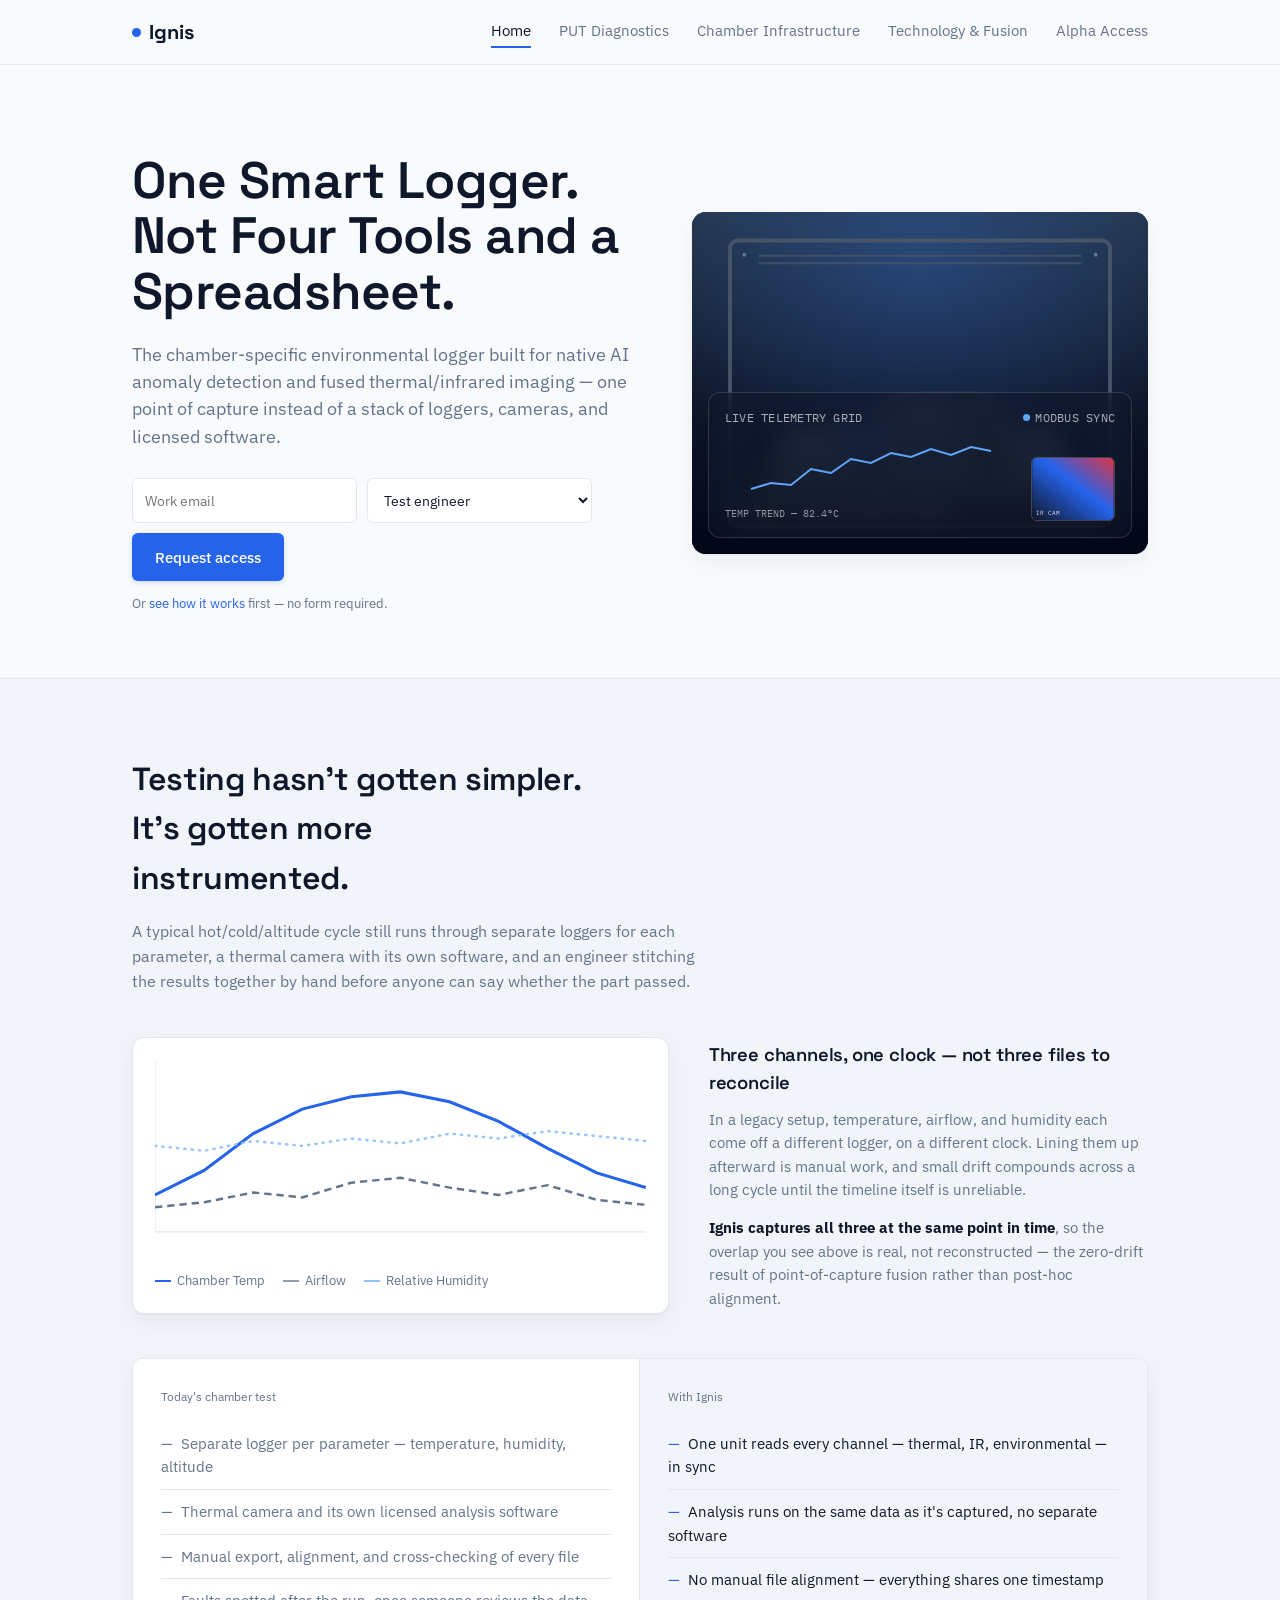
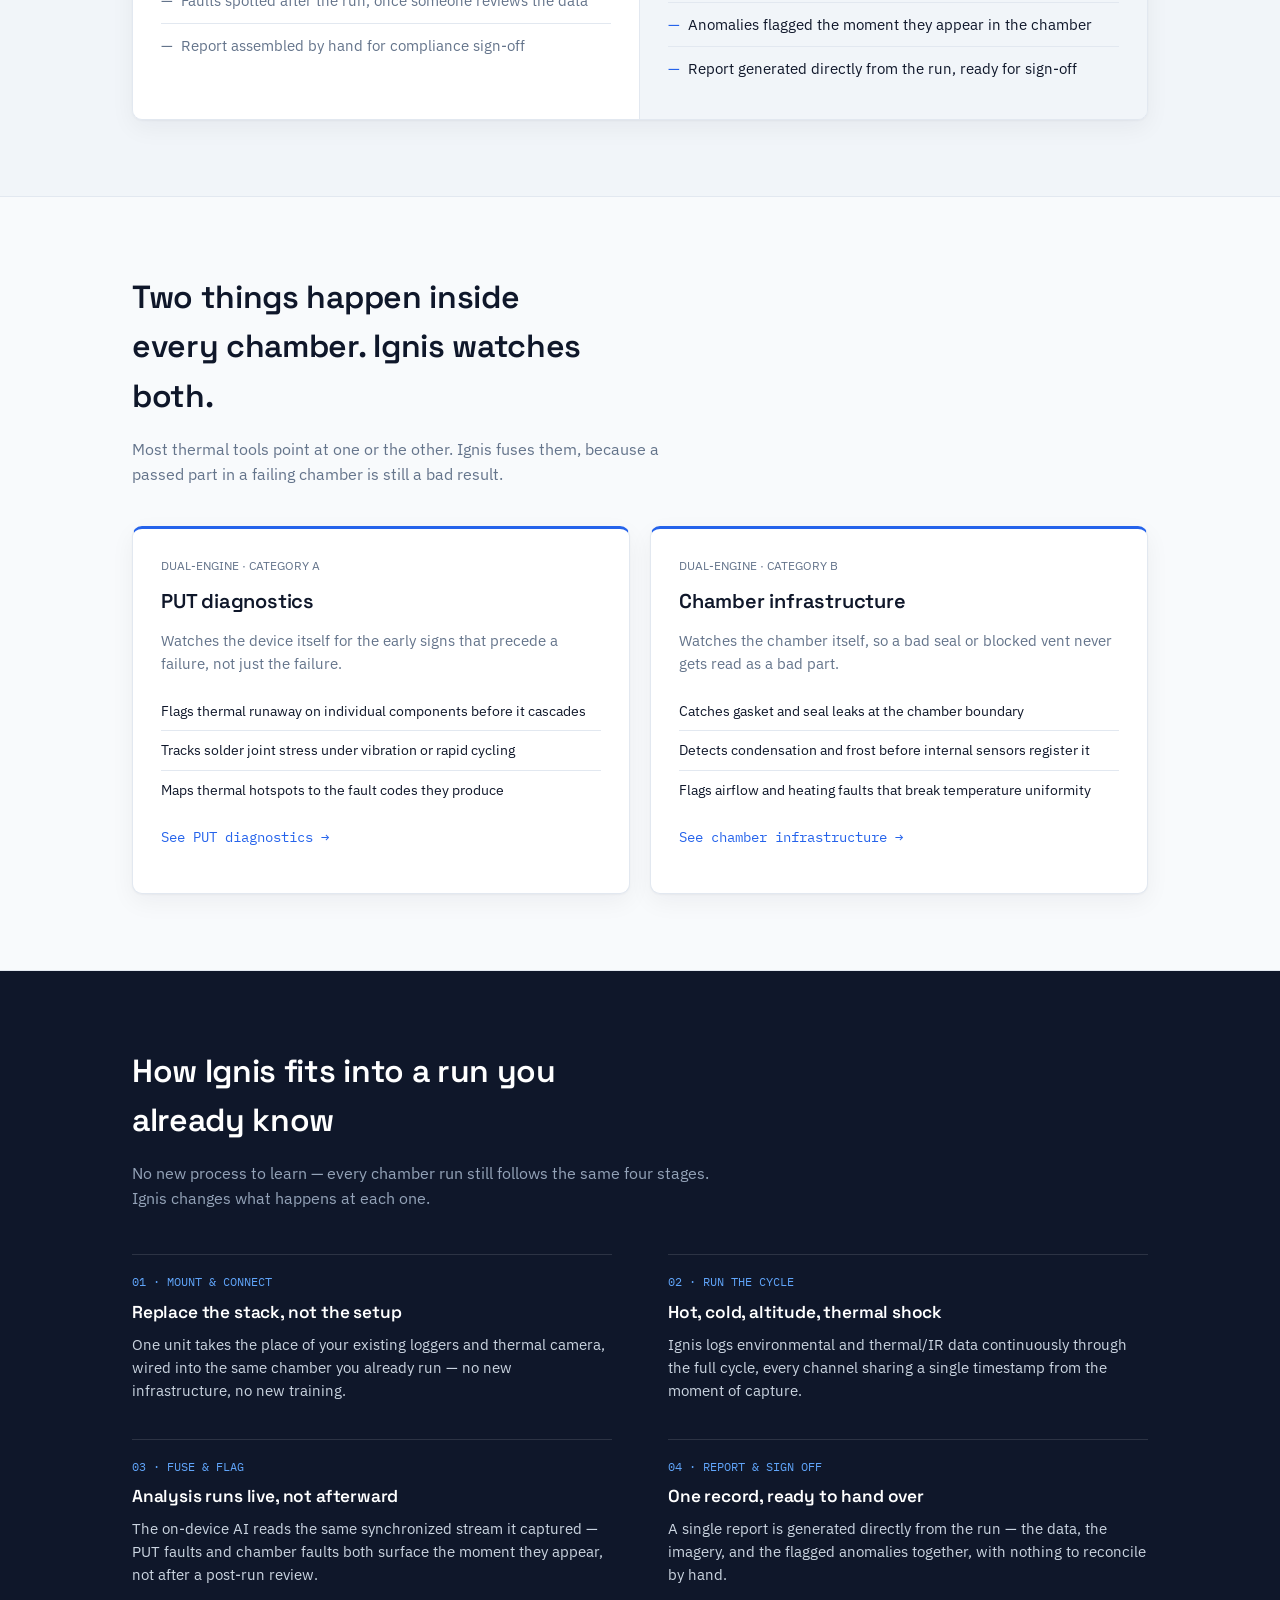
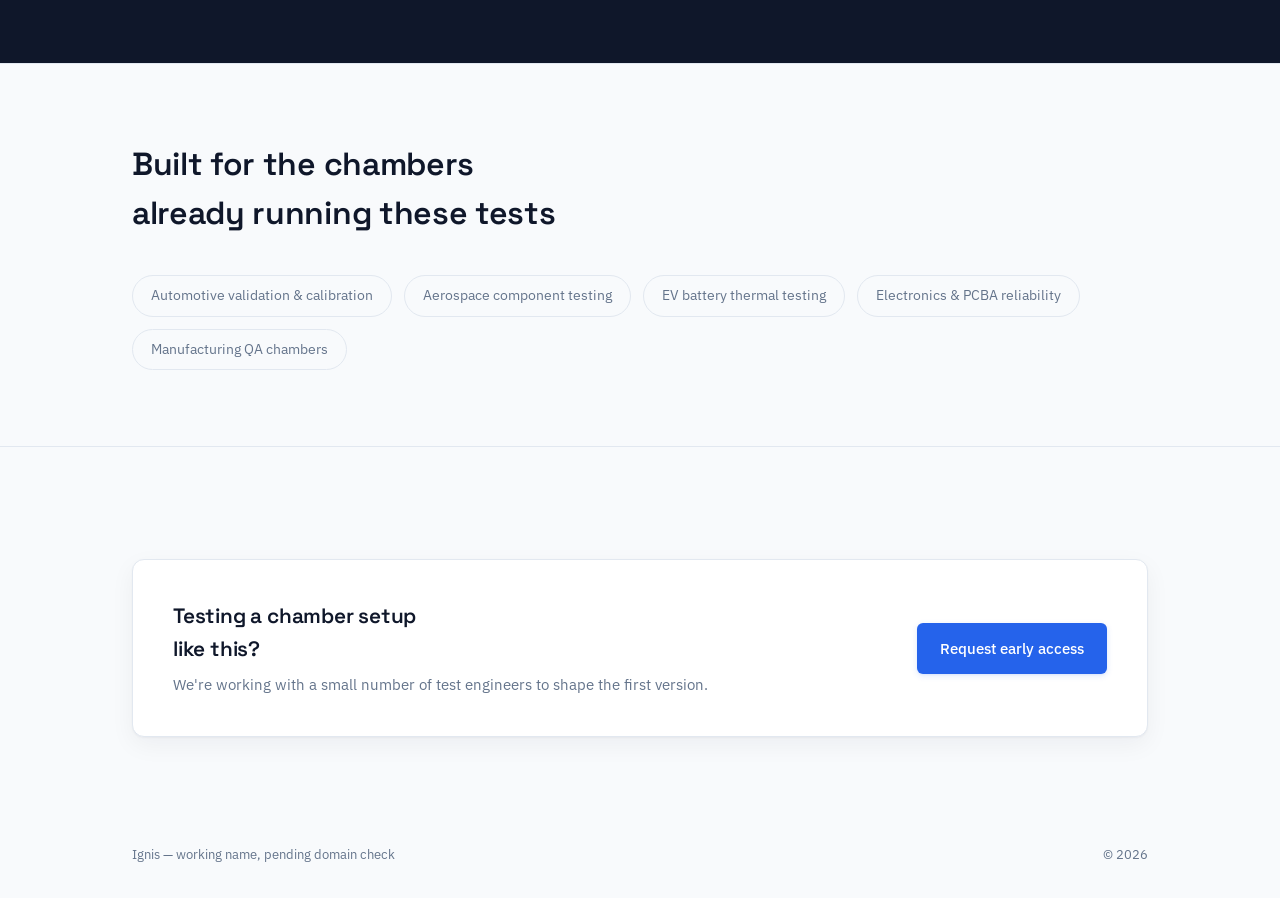
==== commit fa516c34: "Add files via upload" ====
--- a/index.html
+++ b/index.html
@@ -28,10 +28,17 @@
     <div>
       <h1>One Smart Logger. Not Four Tools and a Spreadsheet.</h1>
       <p class="lede">The chamber-specific environmental logger built for native AI anomaly detection and fused thermal/infrared imaging — one point of capture instead of a stack of loggers, cameras, and licensed software.</p>
-      <div class="hero-cta">
-        <a href="contact.html" class="btn btn-primary">Request spec sheet &amp; join alpha</a>
-        <a href="technology.html" class="btn btn-ghost">See how it works</a>
-      </div>
+      <form class="hero-inline-form" onsubmit="event.preventDefault(); this.querySelector('.hero-form-note').textContent='Thanks — we\'ll be in touch shortly.';">
+        <input type="email" placeholder="Work email" required>
+        <select>
+          <option>Test engineer</option>
+          <option>Validation director</option>
+          <option>QA manager</option>
+          <option>Other</option>
+        </select>
+        <button type="submit" class="btn btn-primary">Request access</button>
+      </form>
+      <p class="hero-form-note">Or <a href="technology.html">see how it works</a> first — no form required.</p>
     </div>
     <div class="media-card">
       <svg viewBox="0 0 480 360" class="media-bg" xmlns="http://www.w3.org/2000/svg" preserveAspectRatio="xMidYMid slice" role="img" aria-label="Illustrated view of a drive-in automotive environmental test chamber with a vehicle inside, sensor telemetry overlaid">
@@ -84,7 +91,7 @@
 
       <!-- Real photo hook: drop a licensed/owned photo at assets/chamber-hero.jpg to replace the illustration above.
            If the file is missing, this <img> hides itself and the SVG illustration shows through — the page never breaks. -->
-      <img src="assets/chamber-hero.jpg" alt="Automotive drive-in environmental test chamber" class="media-photo" onerror="this.style.display='none';">
+      <img src="https://raw.githubusercontent.com/sabeekahashmi80-debug/chamber-ai-node/main/assets/climate%20test%20chamber%204%20stamp.jpg" alt="Automotive drive-in environmental test chamber" class="media-photo" onerror="this.style.display='none';">
 
       <div class="glass-panel">
         <div class="glass-head">
@@ -200,25 +207,30 @@
   </div>
 </section>
 
-<section id="how" class="section-alt">
+<section id="how" class="process-band">
   <div class="wrap">
     <h2>How Ignis fits into a run you already know</h2>
-    <p class="section-lede">No new process to learn — Ignis replaces the layers between the chamber and your report, not the test itself.</p>
-    <div class="flow">
-      <div class="flow-step">
-        <div class="flow-num mono">1</div>
-        <h3>Mount and connect</h3>
-        <p>One unit takes the place of your existing loggers and thermal camera, reading every channel in the chamber.</p>
-      </div>
-      <div class="flow-step">
-        <div class="flow-num mono">2</div>
-        <h3>Run the test as normal</h3>
-        <p>Hot, cold, altitude, thermal shock — Ignis logs and interprets continuously through the cycle, live.</p>
-      </div>
-      <div class="flow-step">
-        <div class="flow-num mono">3</div>
-        <h3>Get the answer, not the raw files</h3>
-        <p>Anomalies flagged in real time, a report ready at the end — no separate analysis step.</p>
+    <p class="section-lede">No new process to learn — every chamber run still follows the same four stages. Ignis changes what happens at each one.</p>
+    <div class="process-steps">
+      <div class="process-step">
+        <div class="step-tag">01 · MOUNT &amp; CONNECT</div>
+        <h3>Replace the stack, not the setup</h3>
+        <p>One unit takes the place of your existing loggers and thermal camera, wired into the same chamber you already run — no new infrastructure, no new training.</p>
+      </div>
+      <div class="process-step">
+        <div class="step-tag">02 · RUN THE CYCLE</div>
+        <h3>Hot, cold, altitude, thermal shock</h3>
+        <p>Ignis logs environmental and thermal/IR data continuously through the full cycle, every channel sharing a single timestamp from the moment of capture.</p>
+      </div>
+      <div class="process-step">
+        <div class="step-tag">03 · FUSE &amp; FLAG</div>
+        <h3>Analysis runs live, not afterward</h3>
+        <p>The on-device AI reads the same synchronized stream it captured — PUT faults and chamber faults both surface the moment they appear, not after a post-run review.</p>
+      </div>
+      <div class="process-step">
+        <div class="step-tag">04 · REPORT &amp; SIGN OFF</div>
+        <h3>One record, ready to hand over</h3>
+        <p>A single report is generated directly from the run — the data, the imagery, and the flagged anomalies together, with nothing to reconcile by hand.</p>
       </div>
     </div>
   </div>
--- a/style.css
+++ b/style.css
@@ -272,6 +272,90 @@
 .chart-copy p:last-child{ margin-bottom:0; }
 .chart-copy strong{ color:var(--text); }
 
+/* ---------- PROCESS BAND (dark, structured sequence) ---------- */
+.process-band{
+  background:#0F172A;
+  color:#fff;
+  padding:76px 0;
+  border-bottom:1px solid var(--line);
+}
+.process-band h2{ color:#fff; }
+.process-band .section-lede{ color:#94A3B8; }
+.process-steps{
+  margin-top:44px;
+  display:grid;
+  grid-template-columns:repeat(2, 1fr);
+  gap:36px 56px;
+}
+@media (max-width:760px){ .process-steps{ grid-template-columns:1fr; gap:28px; } }
+.process-step{ border-top:1px solid rgba(255,255,255,0.12); padding-top:18px; }
+.process-step .step-tag{
+  font-family:'IBM Plex Mono', monospace;
+  font-size:0.72rem;
+  color:#60A5FA;
+  margin-bottom:8px;
+}
+.process-step h3{ color:#fff; font-size:1.08rem; margin-bottom:8px; }
+.process-step p{ color:#CBD5E1; font-size:0.92rem; }
+
+/* ---------- SIDEBAR / ASYMMETRIC LAYOUT ---------- */
+.content-sidebar-grid{
+  display:grid;
+  grid-template-columns:1fr 300px;
+  gap:44px;
+  align-items:start;
+}
+@media (max-width:860px){ .content-sidebar-grid{ grid-template-columns:1fr; } }
+.sidebar-callout{
+  background:var(--panel);
+  border:1px solid var(--line);
+  border-radius:12px;
+  padding:24px;
+  box-shadow:var(--shadow);
+  position:sticky;
+  top:84px;
+}
+.sidebar-callout .tag{ font-size:0.75rem; color:var(--primary); margin-bottom:10px; }
+.sidebar-callout h3{ font-size:1.02rem; margin-bottom:12px; }
+.sidebar-callout ul{ list-style:none; margin-bottom:18px; }
+.sidebar-callout li{
+  font-size:0.86rem;
+  color:var(--muted);
+  padding:8px 0;
+  border-top:1px solid var(--line);
+}
+.sidebar-callout li:first-child{ border-top:none; }
+.sidebar-callout li strong{ color:var(--text); display:block; font-size:0.9rem; }
+.sidebar-callout .btn{ width:100%; text-align:center; font-size:0.88rem; padding:11px 16px; }
+
+/* ---------- HERO INLINE FORM ---------- */
+.hero-inline-form{
+  display:flex;
+  gap:10px;
+  margin-top:28px;
+  flex-wrap:wrap;
+  max-width:460px;
+}
+.hero-inline-form input, .hero-inline-form select{
+  flex:1;
+  min-width:150px;
+  background:var(--panel);
+  border:1px solid var(--line);
+  border-radius:6px;
+  padding:11px 12px;
+  font-family:inherit;
+  font-size:0.9rem;
+  color:var(--text);
+}
+.hero-inline-form input:focus, .hero-inline-form select:focus{
+  outline:none;
+  border-color:var(--primary);
+}
+.hero-inline-form button{ white-space:nowrap; flex-shrink:0; }
+.hero-form-note{ margin-top:12px; font-size:0.84rem; color:var(--muted); }
+.hero-form-note a{ color:var(--primary); text-decoration:none; }
+
+
 /* ---------- SECTION shared ---------- */
 section{ padding:76px 0; border-bottom:1px solid var(--line); }
 section.section-alt{ background:var(--panel-2); }
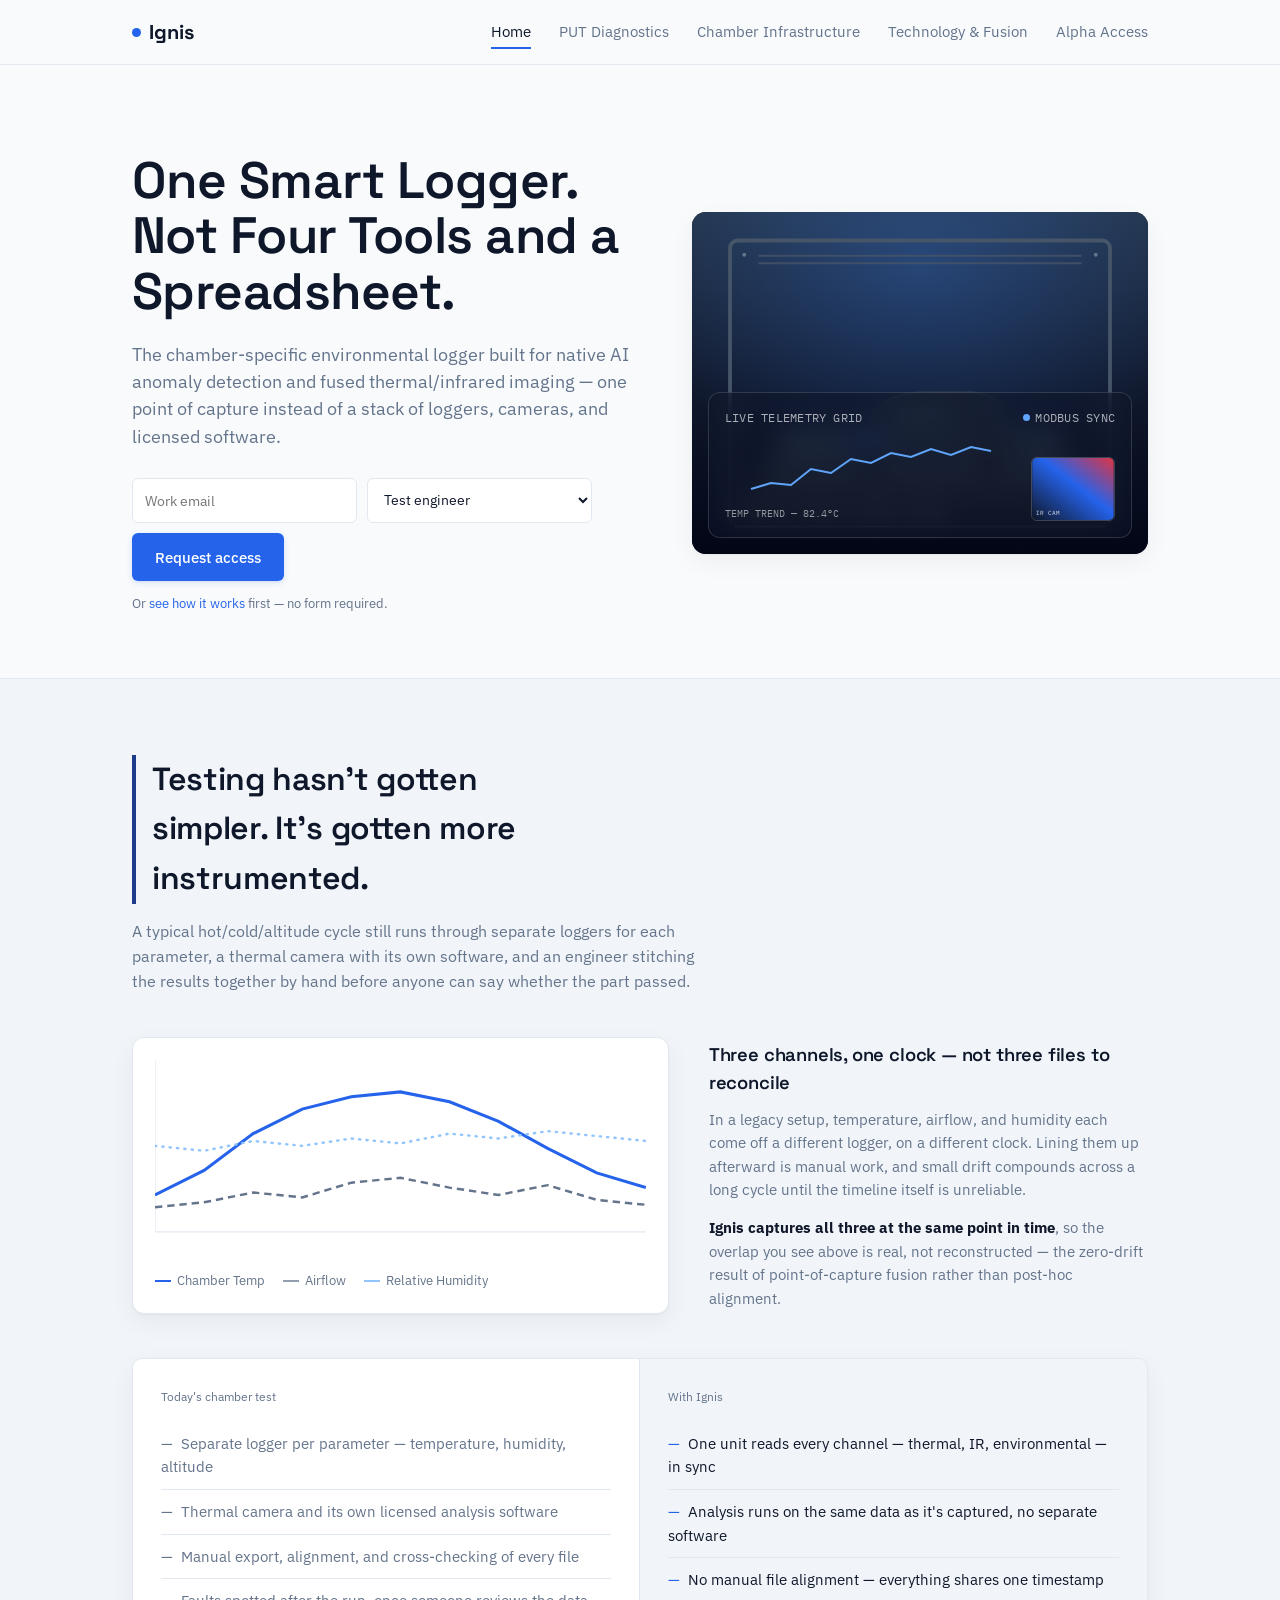
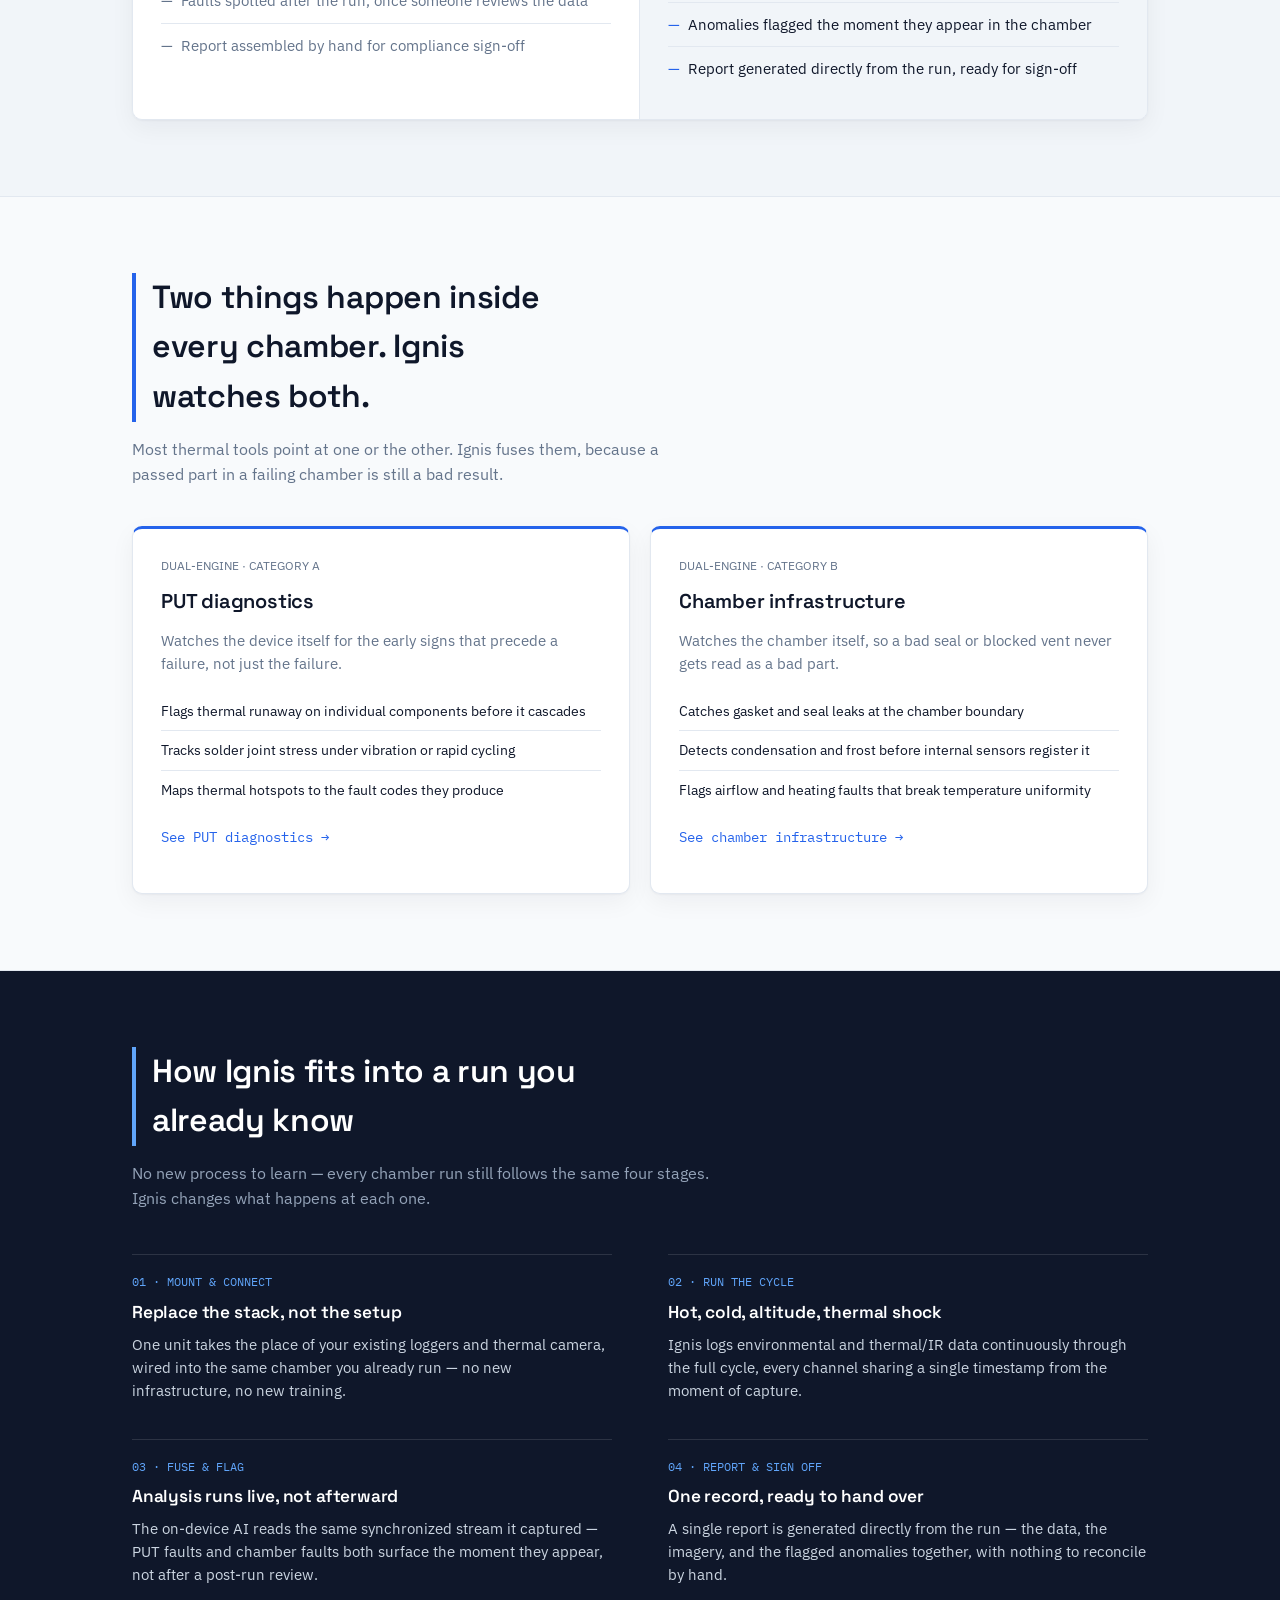
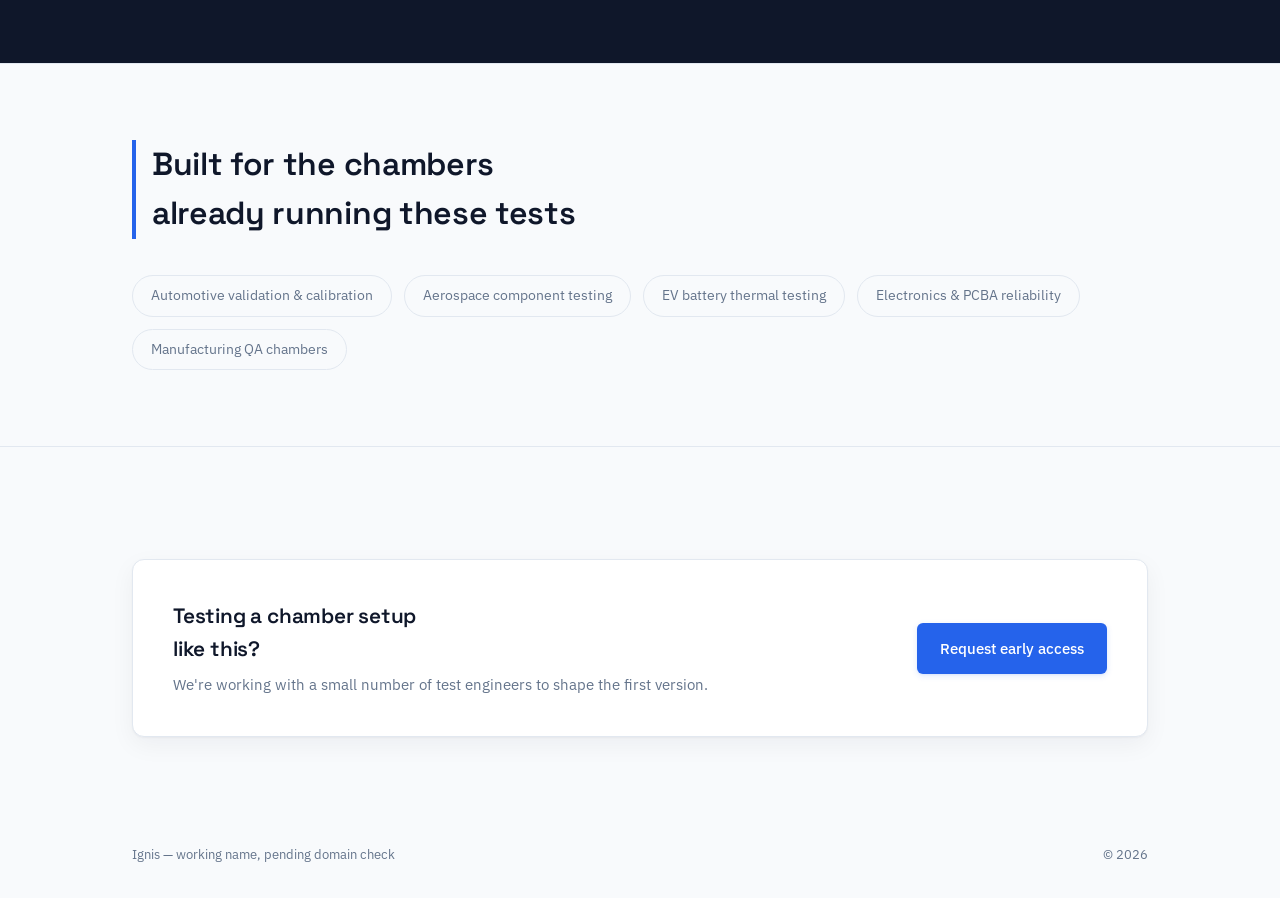
==== commit 821a05be: "Add files via upload" ====
--- a/index.html
+++ b/index.html
@@ -91,7 +91,7 @@
 
       <!-- Real photo hook: drop a licensed/owned photo at assets/chamber-hero.jpg to replace the illustration above.
            If the file is missing, this <img> hides itself and the SVG illustration shows through — the page never breaks. -->
-      <img src="https://raw.githubusercontent.com/sabeekahashmi80-debug/chamber-ai-node/main/assets/climate%20test%20chamber%204%20stamp.jpg" alt="Automotive drive-in environmental test chamber" class="media-photo" onerror="this.style.display='none';">
+      <img src="https://raw.githubusercontent.com/sabeekahashmi80-debug/chamber-ai-node/main/assets/Data%20logger.jpg" alt="Ignis smart environmental data logger" class="media-photo" onerror="this.style.display='none';">
 
       <div class="glass-panel">
         <div class="glass-head">
--- a/style.css
+++ b/style.css
@@ -57,9 +57,21 @@
   background:var(--primary);
 }
 .navlinks{ display:flex; gap:28px; font-size:0.92rem; color:var(--muted); }
-.navlinks a{ text-decoration:none; transition:color .15s; padding:4px 0; border-bottom:2px solid transparent; }
+.navlinks a{ text-decoration:none; transition:color .15s; padding:4px 0; position:relative; }
+.navlinks a::after{
+  content:"";
+  position:absolute;
+  left:0; right:0; bottom:-2px;
+  height:2px;
+  background:var(--primary);
+  transform:scaleX(0);
+  transform-origin:left;
+  transition:transform .2s ease;
+}
 .navlinks a:hover{ color:var(--text); }
-.navlinks a.active{ color:var(--text); border-bottom-color:var(--primary); }
+.navlinks a:hover::after{ transform:scaleX(1); }
+.navlinks a.active{ color:var(--text); }
+.navlinks a.active::after{ transform:scaleX(1); }
 @media (max-width:760px){ .navlinks{ display:none; } }
 
 /* ---------- HERO (home) ---------- */
@@ -206,7 +218,9 @@
   height:320px;
   object-fit:cover;
   display:block;
-}
+  transition:transform .4s ease;
+}
+.photo-hook:hover img{ transform:scale(1.035); }
 .glass-panel{
   position:absolute;
   left:16px; right:16px; bottom:16px;
@@ -362,6 +376,14 @@
 section h2{
   font-size:clamp(1.5rem, 2.6vw, 2rem);
   max-width:22ch;
+  padding-left:16px;
+  border-left:4px solid var(--primary);
+}
+section.section-alt h2{ border-left-color:#1E3A8A; }
+.process-band h2{ border-left-color:#60A5FA; }
+header.page-head h1{
+  padding-left:18px;
+  border-left:5px solid var(--primary);
 }
 section p.section-lede{
   margin-top:14px;
@@ -414,6 +436,11 @@
   border:1px solid var(--line);
   border-top:3px solid var(--primary);
   box-shadow:var(--shadow);
+  transition:transform .18s ease, box-shadow .18s ease;
+}
+.cat:hover{
+  transform:translateY(-3px);
+  box-shadow:0 2px 4px rgba(15,23,42,0.06), 0 14px 32px rgba(15,23,42,0.09);
 }
 .cat.hot{ border-top-color:var(--primary); }
 .cat .tag{ font-size:0.75rem; color:var(--muted); margin-bottom:10px; }
@@ -442,6 +469,11 @@
   border-radius:10px;
   background:var(--panel);
   box-shadow:var(--shadow);
+  transition:transform .18s ease, box-shadow .18s ease;
+}
+.feature:hover{
+  transform:translateY(-3px);
+  box-shadow:0 2px 4px rgba(15,23,42,0.06), 0 14px 32px rgba(15,23,42,0.09);
 }
 .feature .num{
   font-family:'IBM Plex Mono', monospace;
@@ -517,6 +549,8 @@
 .spec-table td{ color:var(--text); }
 .spec-table tr:last-child td{ border-bottom:none; }
 .spec-table td.muted{ color:var(--muted); }
+.spec-table tbody tr{ transition:background .15s; }
+.spec-table tbody tr:hover{ background:var(--panel-2); }
 
 /* ---------- CTA ---------- */
 .cta-section{ border-bottom:none; text-align:left; }
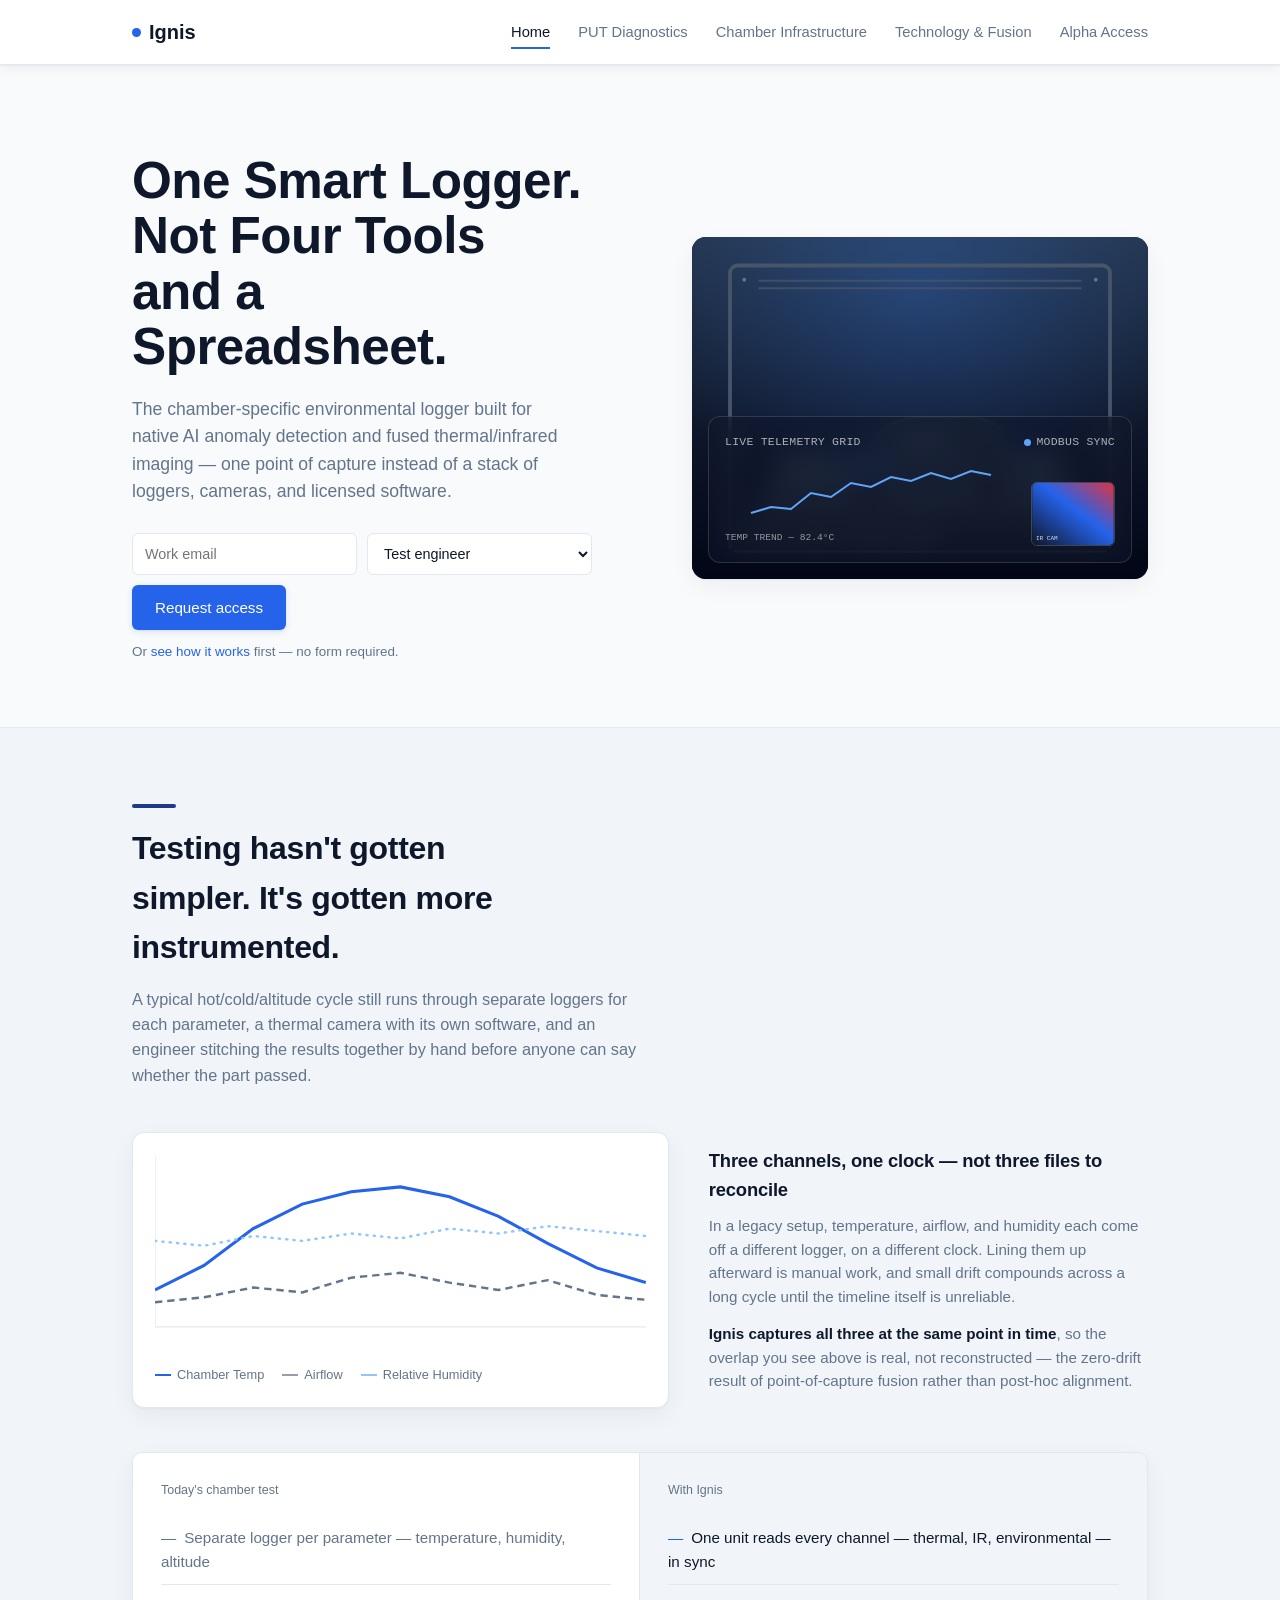
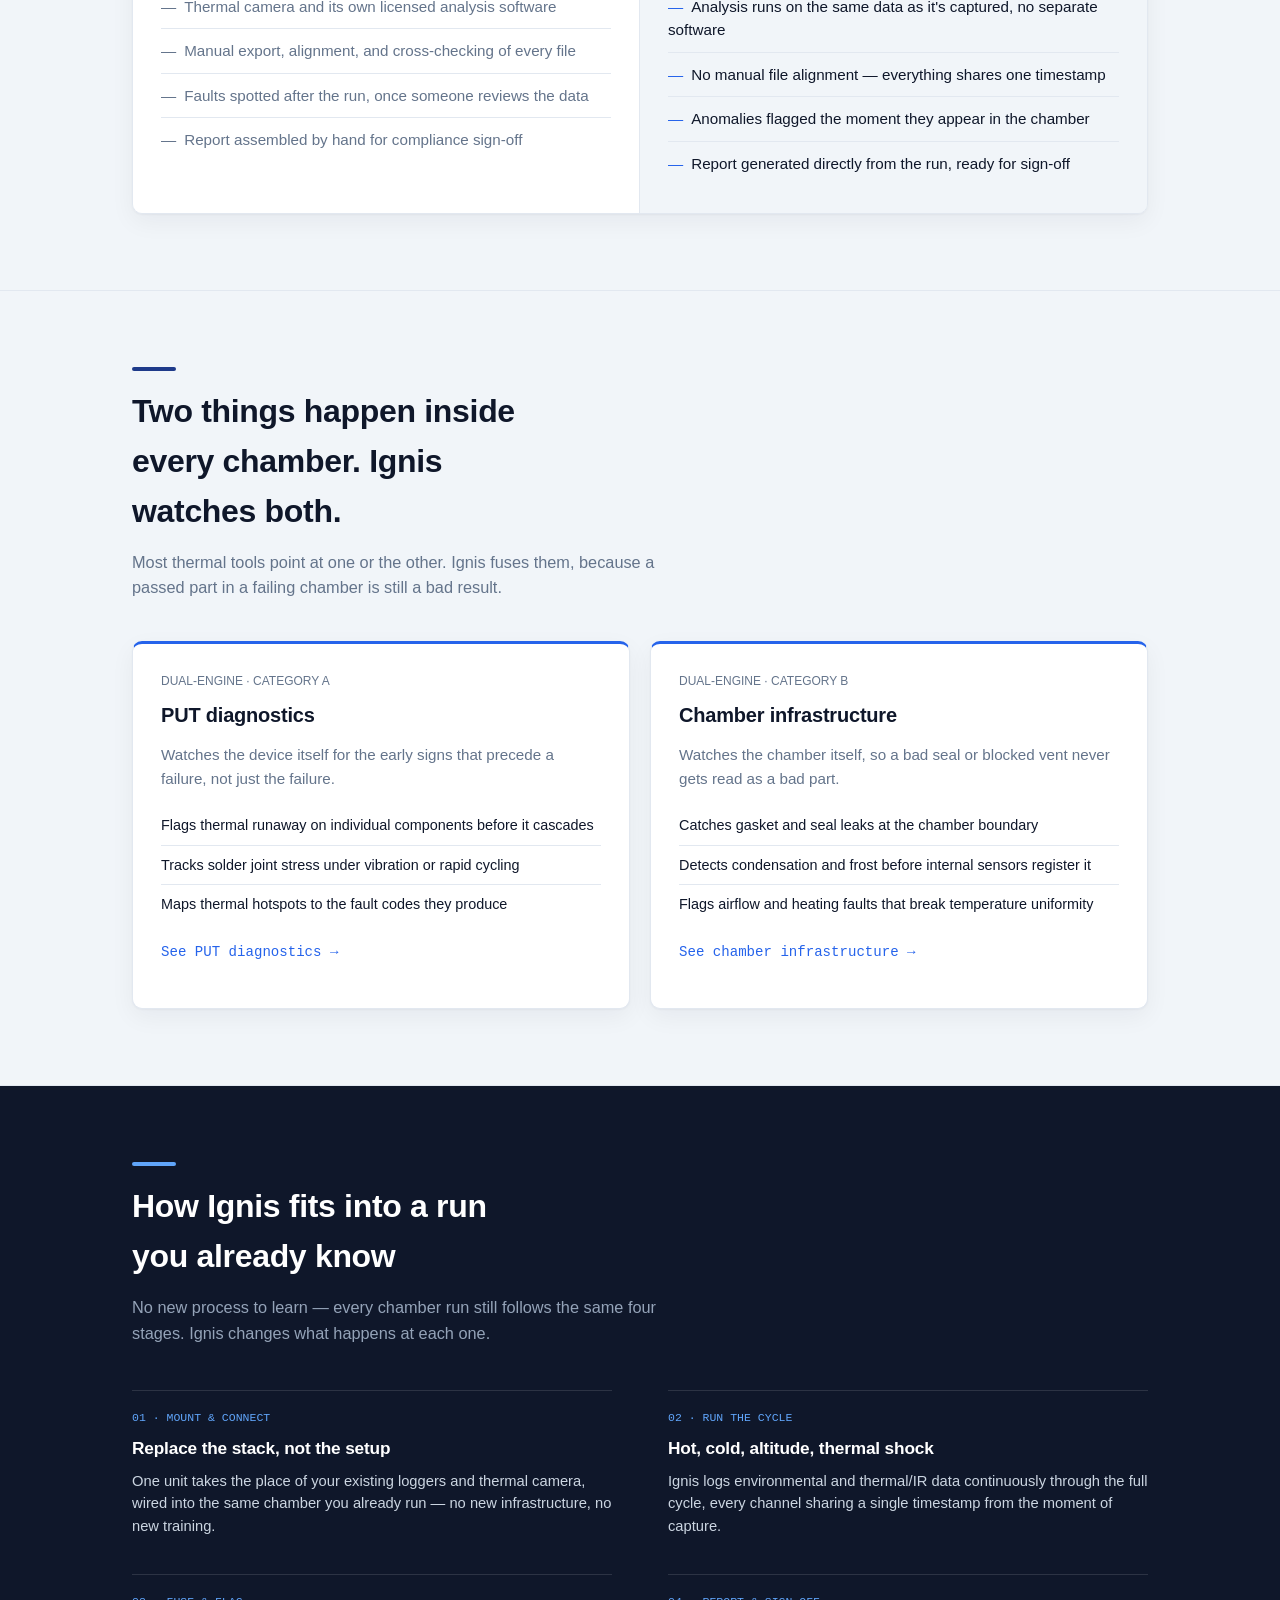
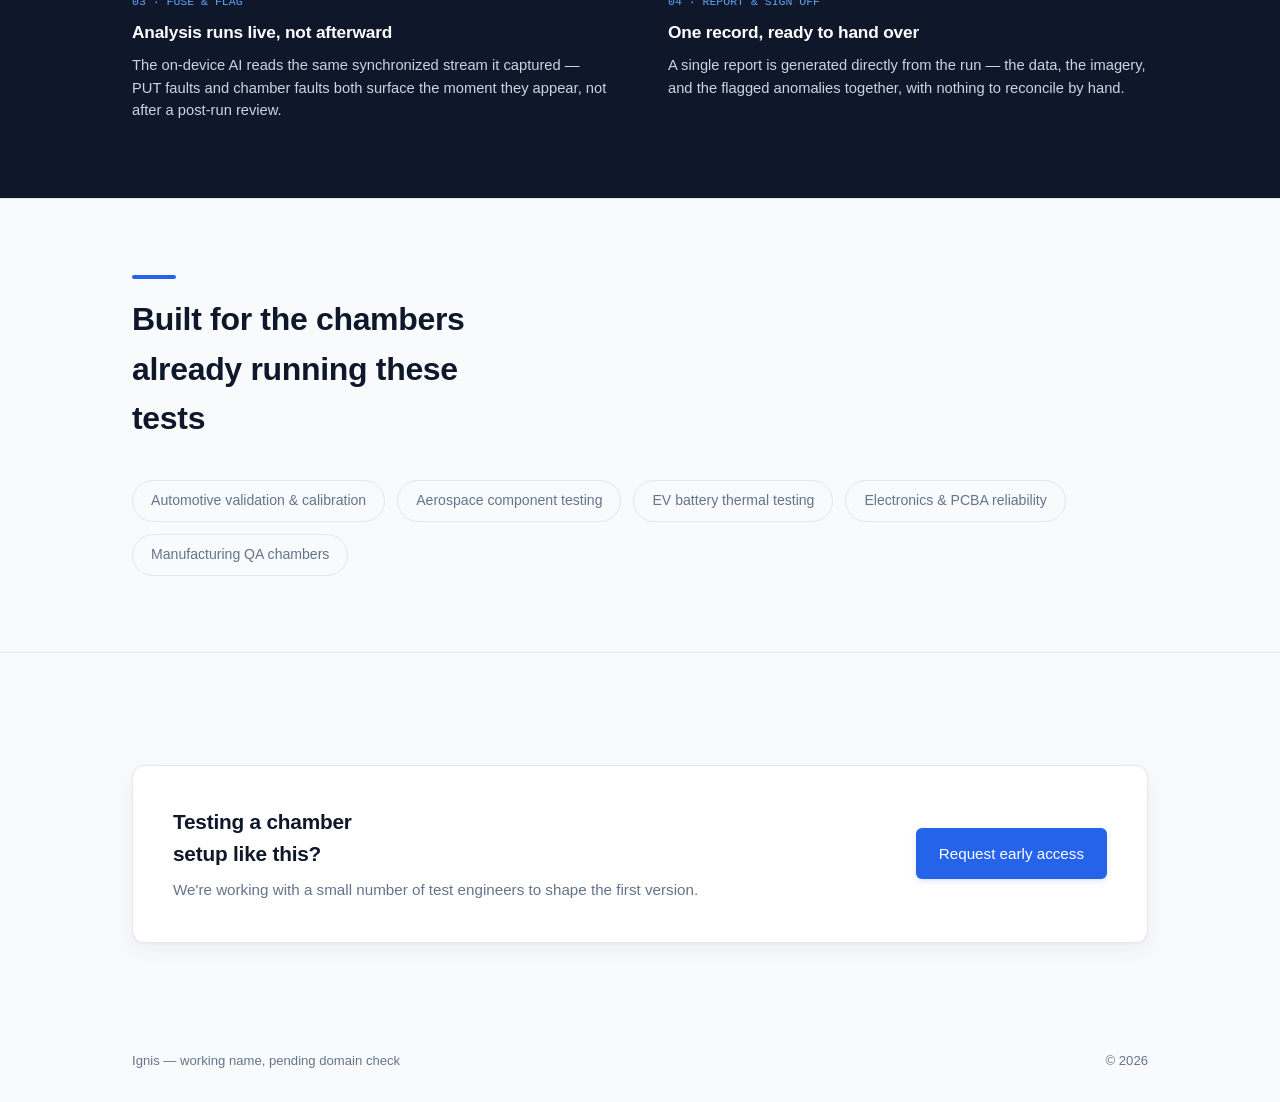
==== commit 98411395: "Add files via upload" ====
--- a/index.html
+++ b/index.html
@@ -4,8 +4,6 @@
 <meta charset="UTF-8">
 <meta name="viewport" content="width=device-width, initial-scale=1.0">
 <title>Ignis — One Smart Logger. Not Four Tools and a Spreadsheet.</title>
-<link rel="preconnect" href="https://fonts.googleapis.com">
-<link href="https://fonts.googleapis.com/css2?family=Space+Grotesk:wght@400;500;600;700&family=IBM+Plex+Sans:wght@400;500;600&family=IBM+Plex+Mono:wght@400;500&display=swap" rel="stylesheet">
 <link rel="stylesheet" href="style.css">
 </head>
 <body>
@@ -176,7 +174,7 @@
   </div>
 </section>
 
-<section id="product">
+<section id="product" class="section-alt">
   <div class="wrap">
     <h2>Two things happen inside every chamber. Ignis watches both.</h2>
     <p class="section-lede">Most thermal tools point at one or the other. Ignis fuses them, because a passed part in a failing chamber is still a bad result.</p>
--- a/style.css
+++ b/style.css
@@ -15,16 +15,16 @@
 body{
   background:var(--bg);
   color:var(--text);
-  font-family:'IBM Plex Sans', sans-serif;
+  font-family:-apple-system, BlinkMacSystemFont, "Segoe UI", Roboto, "Helvetica Neue", Arial, sans-serif;
   line-height:1.55;
   -webkit-font-smoothing:antialiased;
 }
 h1,h2,h3{
-  font-family:'Space Grotesk', sans-serif;
-  font-weight:600;
+  font-family:-apple-system, BlinkMacSystemFont, "Segoe UI", Roboto, "Helvetica Neue", Arial, sans-serif;
+  font-weight:700;
   letter-spacing:-0.01em;
 }
-.mono{ font-family:'IBM Plex Mono', monospace; }
+.mono{ font-family:ui-monospace, "Cascadia Code", "Segoe UI Mono", "Roboto Mono", Consolas, monospace; }
 a{ color:inherit; }
 .wrap{
   max-width:1080px;
@@ -36,9 +36,9 @@
 /* ---------- NAV ---------- */
 nav{
   position:sticky; top:0; z-index:20;
-  background:rgba(248,250,252,0.88);
-  backdrop-filter:blur(10px);
+  background:#FFFFFF;
   border-bottom:1px solid var(--line);
+  box-shadow:0 1px 2px rgba(15,23,42,0.04), 0 4px 12px rgba(15,23,42,0.05);
 }
 nav .wrap{
   display:flex; align-items:center; justify-content:space-between;
@@ -221,6 +221,29 @@
   transition:transform .4s ease;
 }
 .photo-hook:hover img{ transform:scale(1.035); }
+
+.photo-gallery{
+  margin-top:36px;
+  display:grid;
+  grid-template-columns:repeat(4, 1fr);
+  gap:14px;
+}
+@media (max-width:860px){ .photo-gallery{ grid-template-columns:repeat(2, 1fr); } }
+.photo-gallery figure{
+  margin:0;
+  border-radius:10px;
+  overflow:hidden;
+  border:1px solid var(--line);
+  box-shadow:var(--shadow);
+}
+.photo-gallery img{
+  width:100%;
+  height:160px;
+  object-fit:cover;
+  display:block;
+  transition:transform .4s ease;
+}
+.photo-gallery figure:hover img{ transform:scale(1.06); }
 .glass-panel{
   position:absolute;
   left:16px; right:16px; bottom:16px;
@@ -376,14 +399,31 @@
 section h2{
   font-size:clamp(1.5rem, 2.6vw, 2rem);
   max-width:22ch;
-  padding-left:16px;
-  border-left:4px solid var(--primary);
-}
-section.section-alt h2{ border-left-color:#1E3A8A; }
-.process-band h2{ border-left-color:#60A5FA; }
+  position:relative;
+  padding-top:20px;
+}
+section h2::before{
+  content:"";
+  position:absolute;
+  top:0; left:0;
+  width:44px; height:4px;
+  border-radius:2px;
+  background:var(--primary);
+}
+section.section-alt h2::before{ background:#1E3A8A; }
+.process-band h2::before{ background:#60A5FA; }
+header.page-head{ position:relative; }
 header.page-head h1{
-  padding-left:18px;
-  border-left:5px solid var(--primary);
+  position:relative;
+  padding-top:22px;
+}
+header.page-head h1::before{
+  content:"";
+  position:absolute;
+  top:0; left:0;
+  width:52px; height:5px;
+  border-radius:2px;
+  background:var(--primary);
 }
 section p.section-lede{
   margin-top:14px;
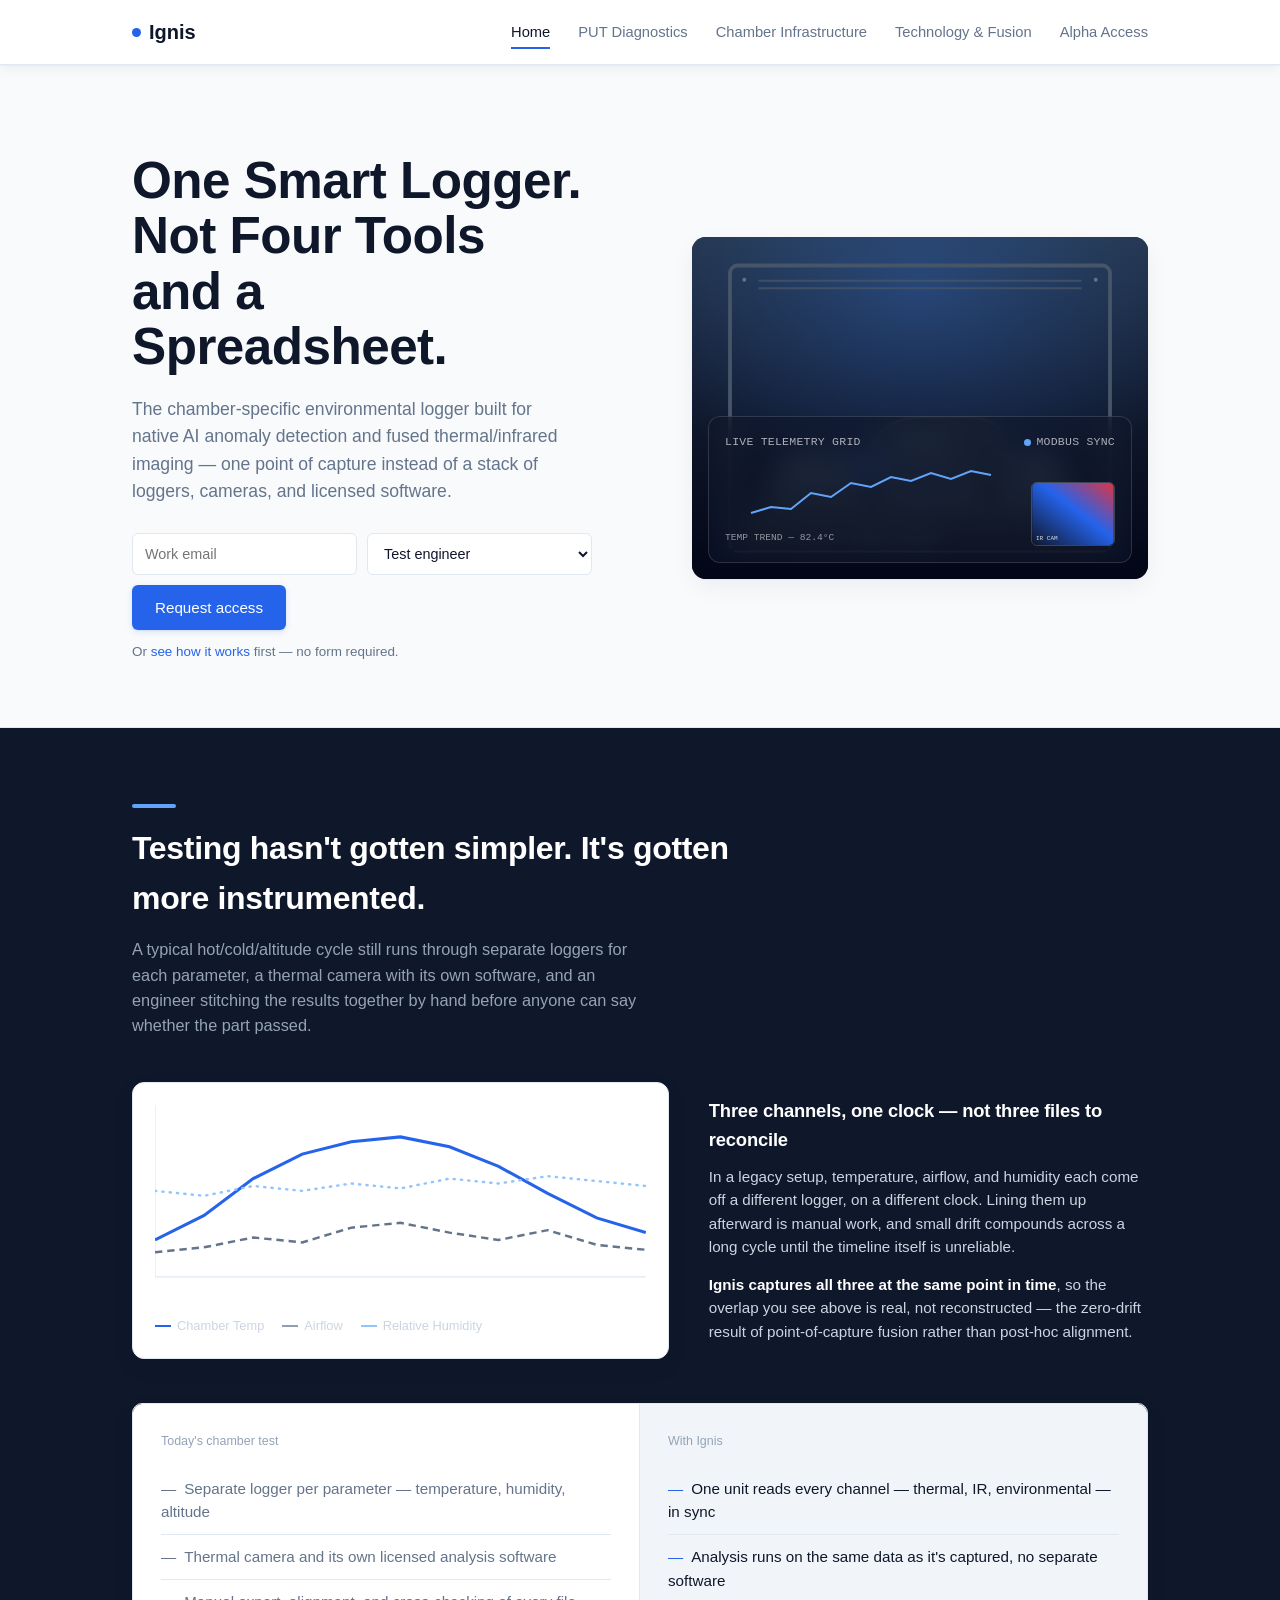
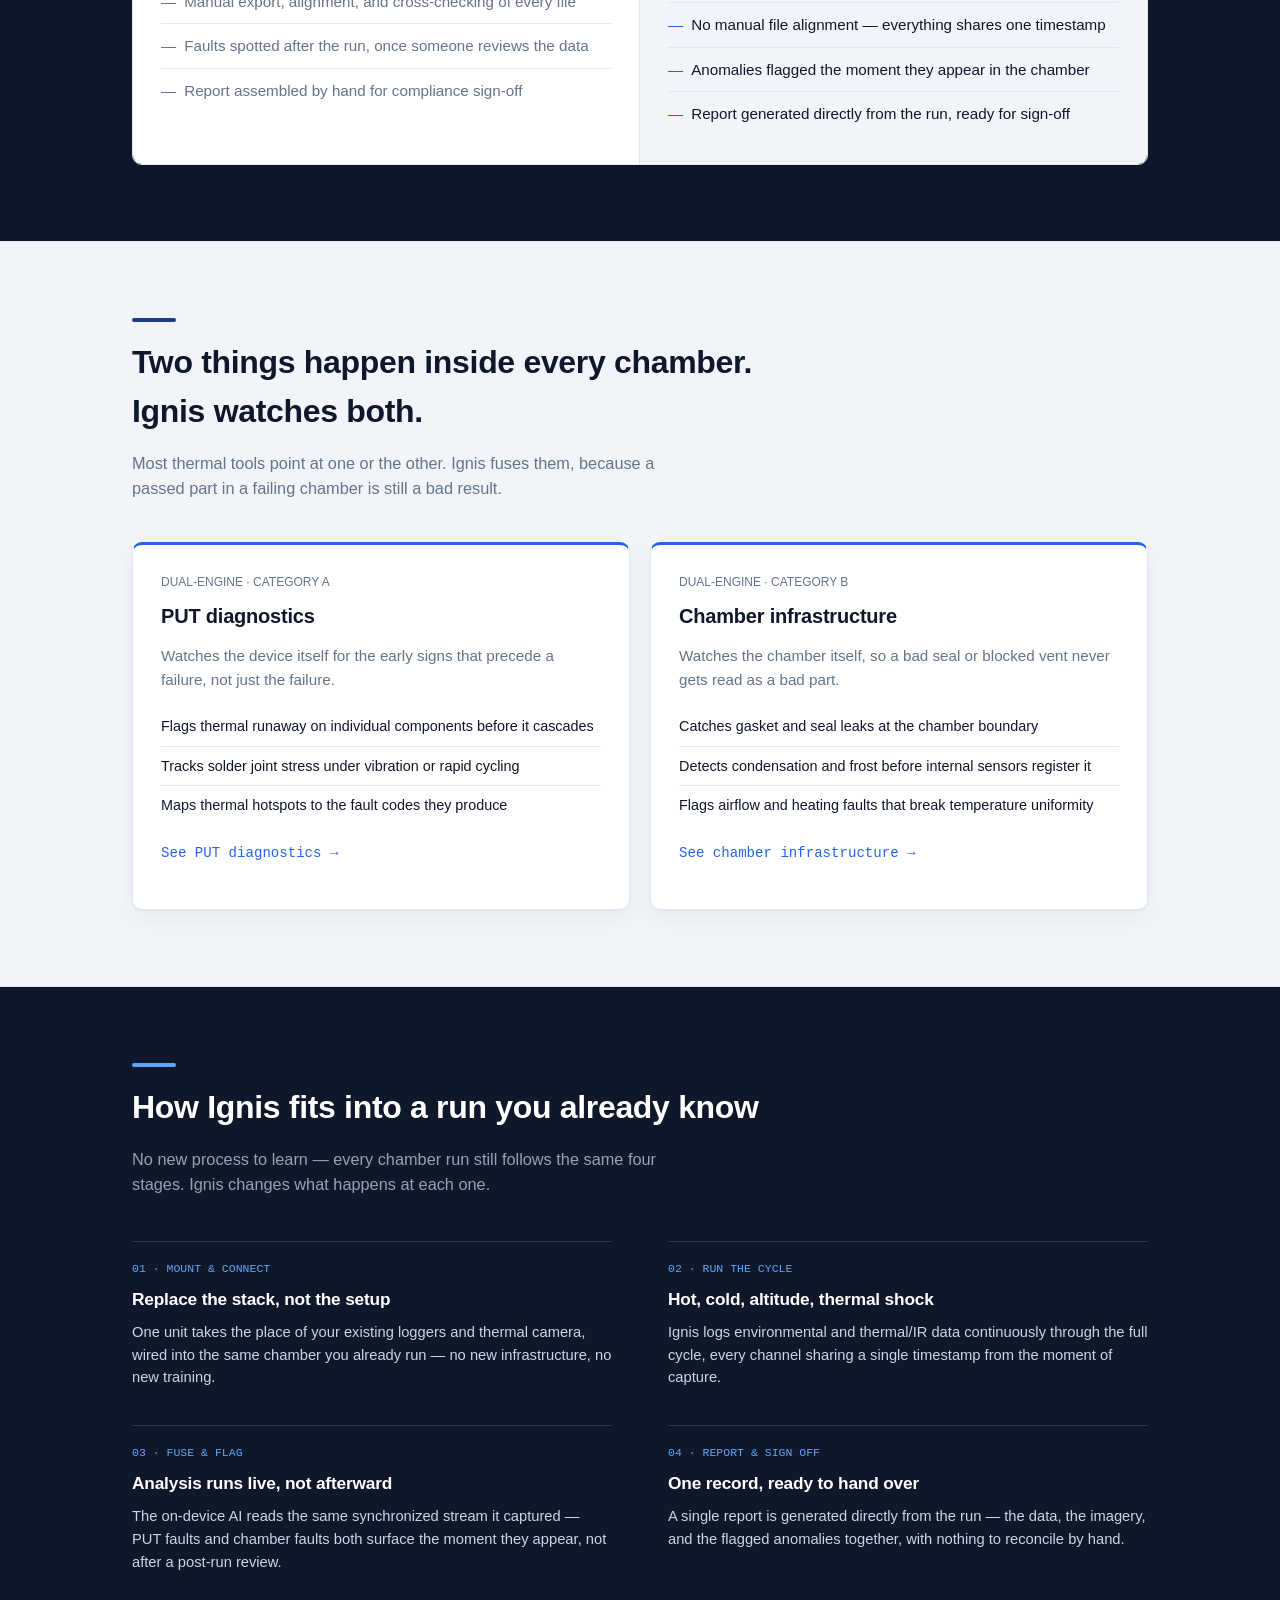
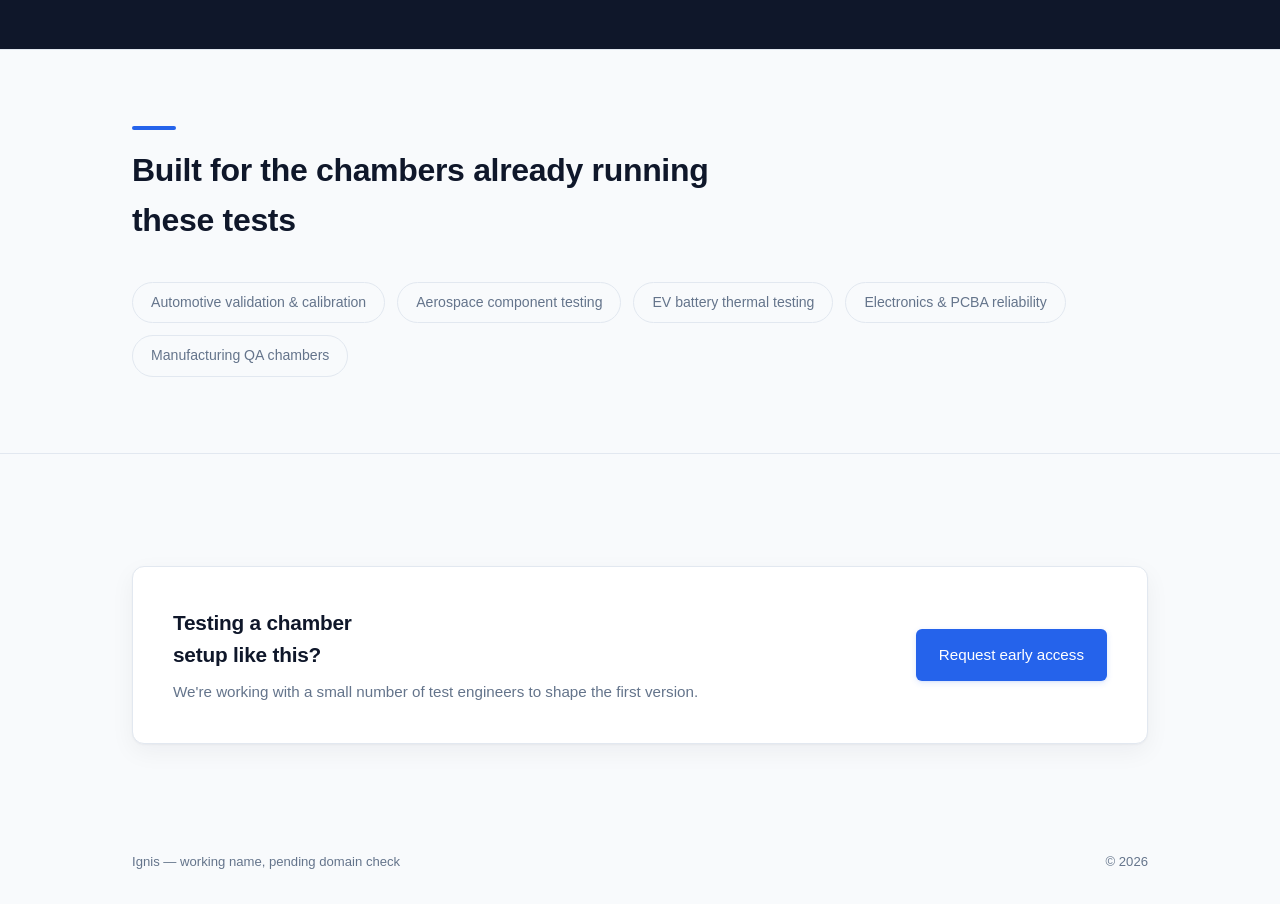
==== commit ed5a5edc: "Add files via upload" ====
--- a/index.html
+++ b/index.html
@@ -122,7 +122,7 @@
   </div>
 </header>
 
-<section id="problem" class="section-alt">
+<section id="problem" class="process-band">
   <div class="wrap">
     <h2>Testing hasn't gotten simpler. It's gotten more instrumented.</h2>
     <p class="section-lede">A typical hot/cold/altitude cycle still runs through separate loggers for each parameter, a thermal camera with its own software, and an engineer stitching the results together by hand before anyone can say whether the part passed.</p>
--- a/style.css
+++ b/style.css
@@ -141,7 +141,7 @@
 }
 .page-head h1{
   font-size:clamp(1.9rem, 3.6vw, 2.6rem);
-  max-width:22ch;
+  max-width:40ch;
 }
 .page-head p.lede{
   margin-top:16px;
@@ -308,6 +308,11 @@
 .chart-copy p{ color:var(--muted); font-size:0.95rem; margin-bottom:14px; }
 .chart-copy p:last-child{ margin-bottom:0; }
 .chart-copy strong{ color:var(--text); }
+.process-band .chart-copy h3{ color:#fff; }
+.process-band .chart-copy p{ color:#CBD5E1; }
+.process-band .chart-copy strong{ color:#fff; }
+.process-band .chart-legend span{ color:#CBD5E1; }
+.process-band .compare-label{ color:#94A3B8; }
 
 /* ---------- PROCESS BAND (dark, structured sequence) ---------- */
 .process-band{
@@ -398,7 +403,7 @@
 section.section-alt{ background:var(--panel-2); }
 section h2{
   font-size:clamp(1.5rem, 2.6vw, 2rem);
-  max-width:22ch;
+  max-width:36ch;
   position:relative;
   padding-top:20px;
 }
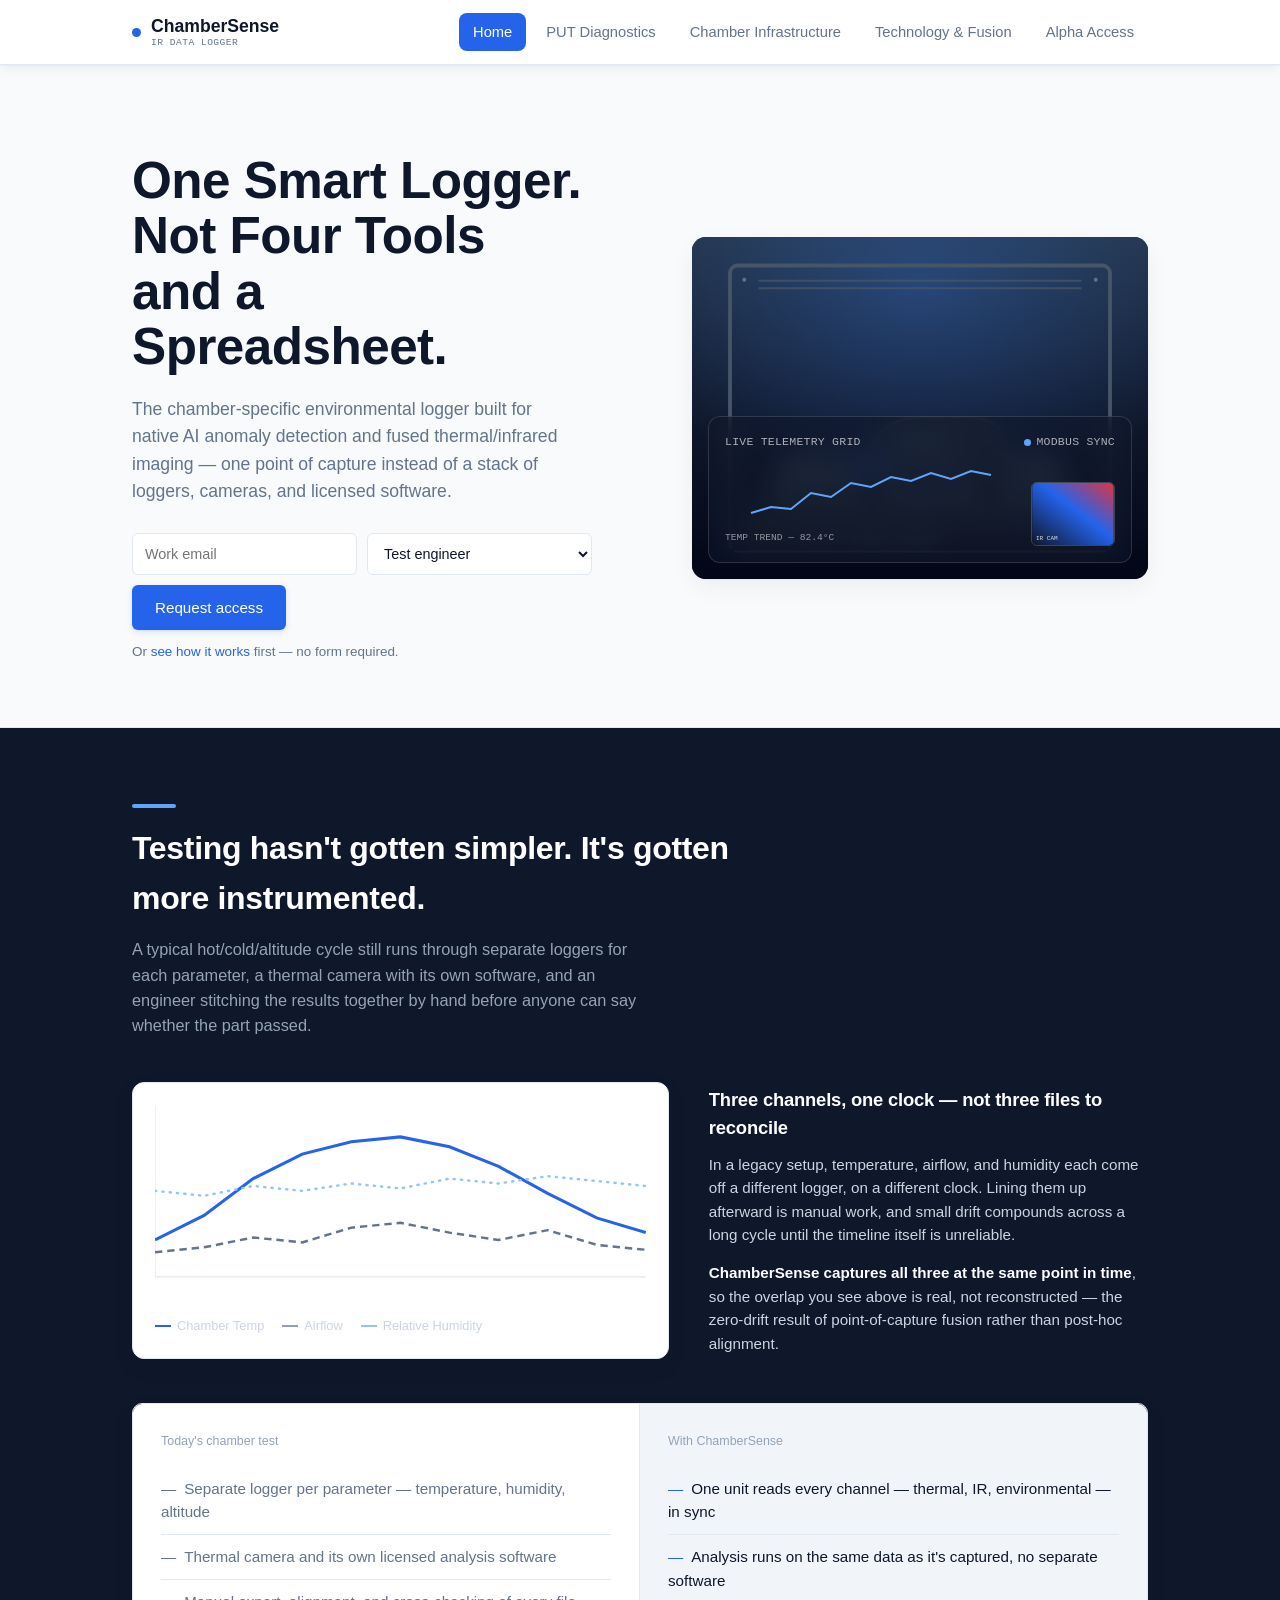
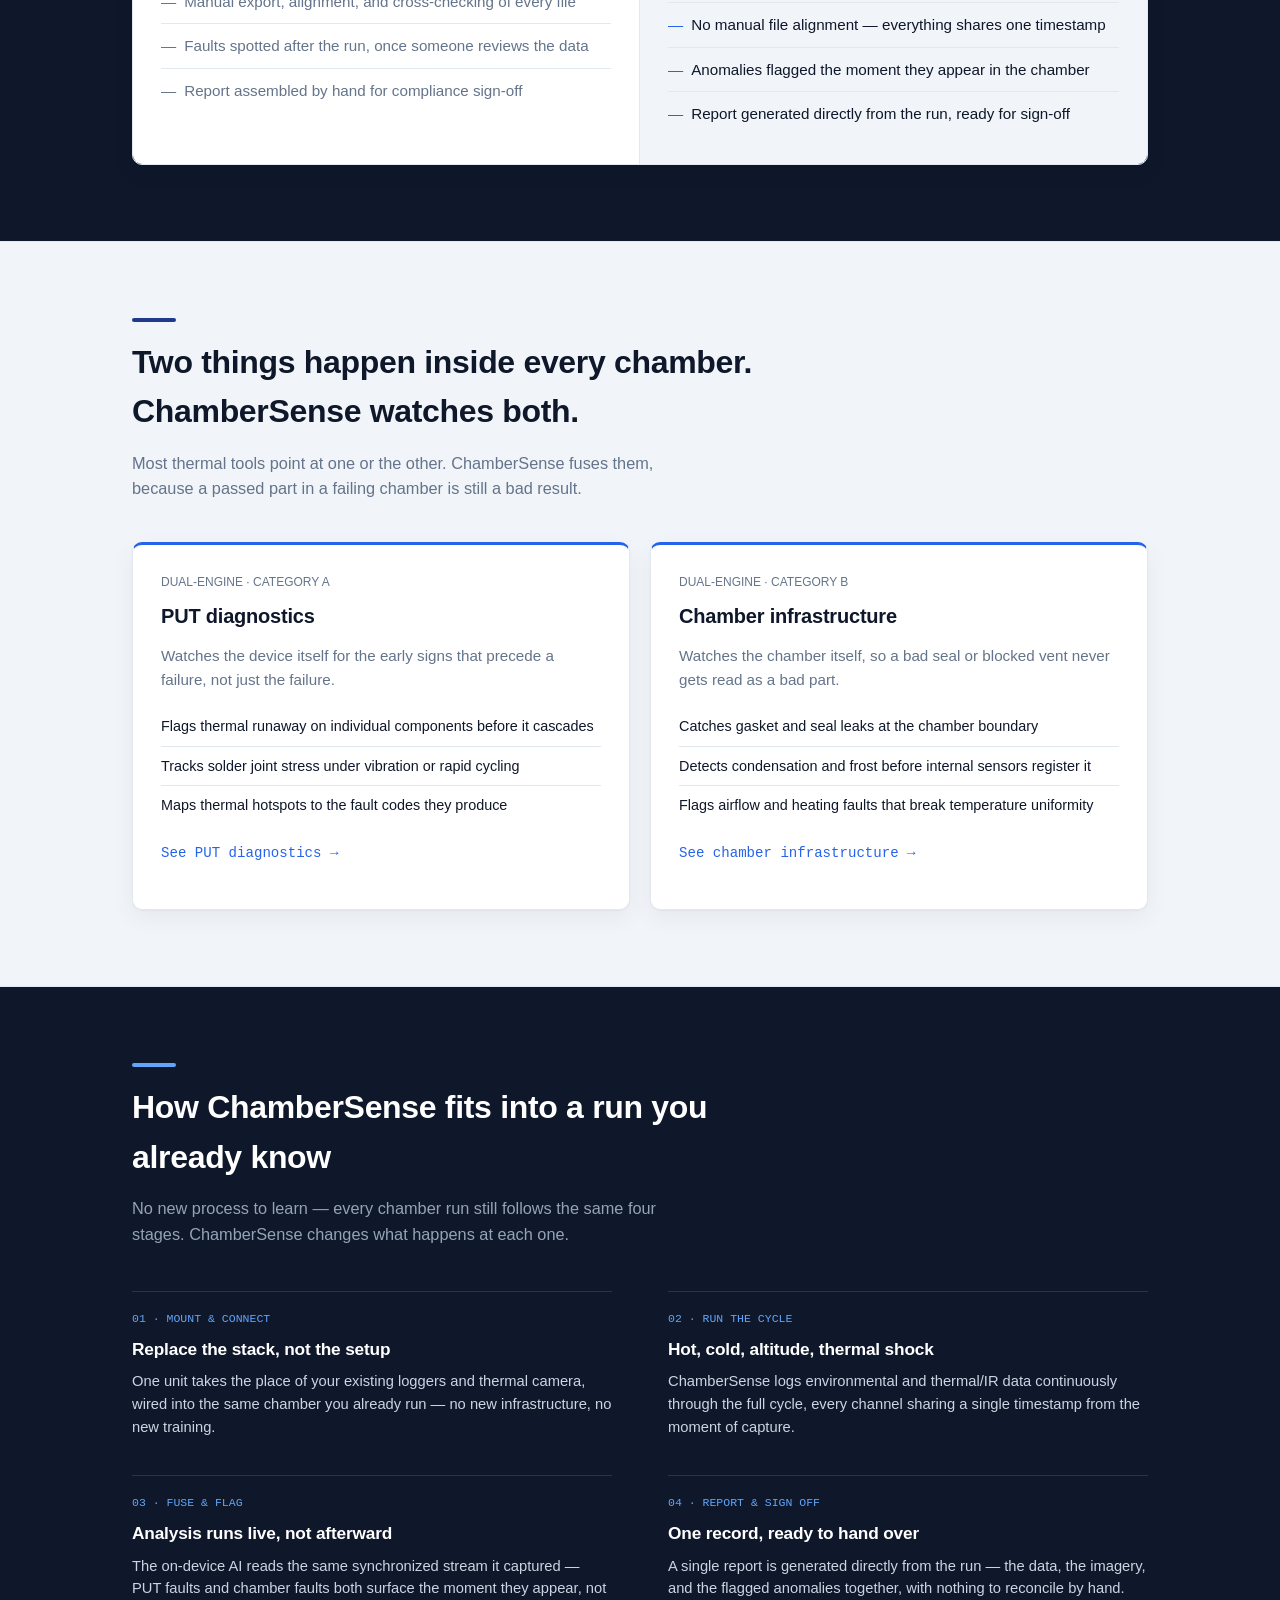
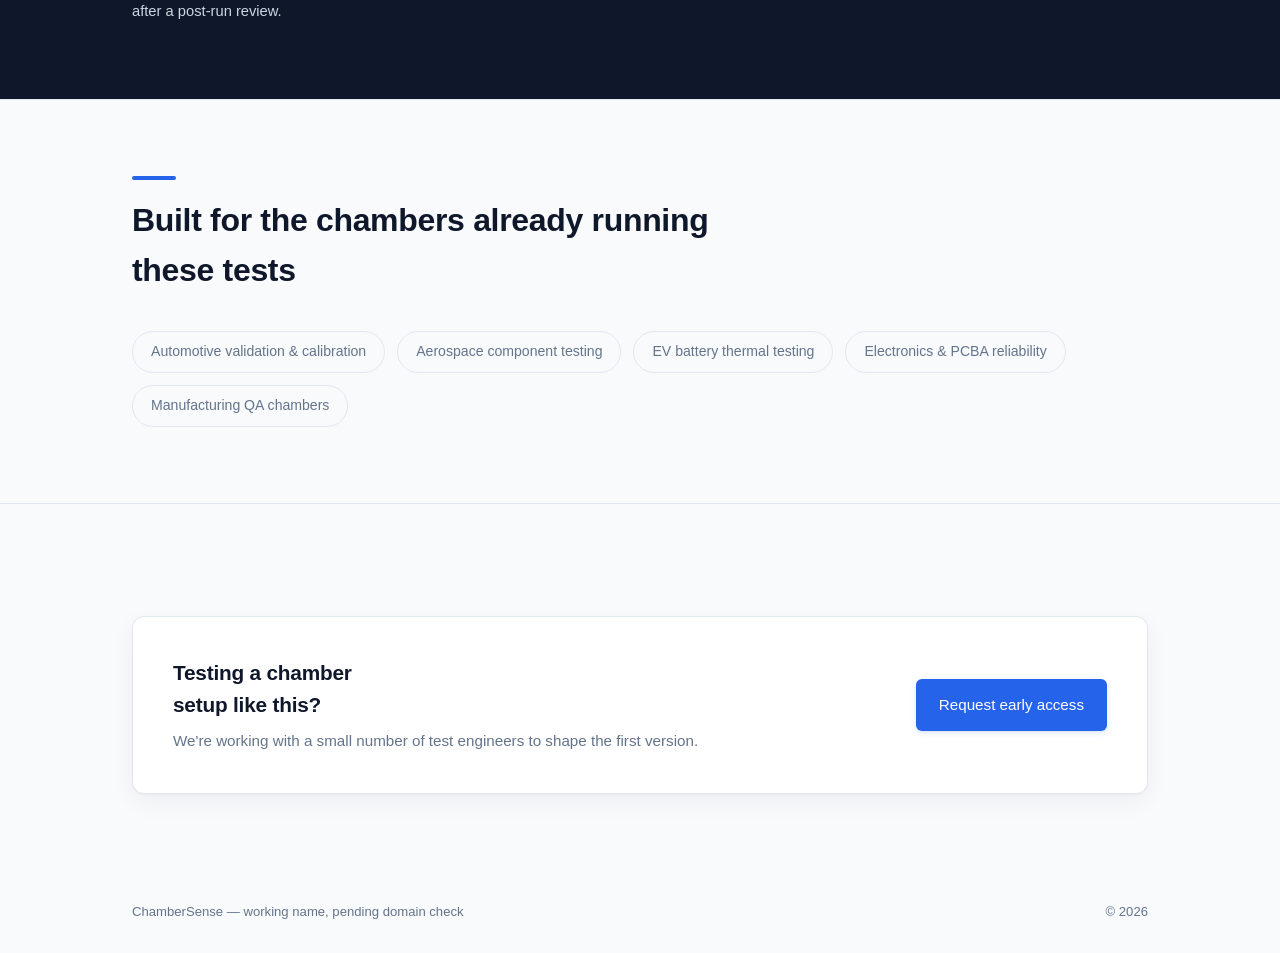
==== commit f9c9458c: "Add files via upload" ====
--- a/index.html
+++ b/index.html
@@ -3,14 +3,14 @@
 <head>
 <meta charset="UTF-8">
 <meta name="viewport" content="width=device-width, initial-scale=1.0">
-<title>Ignis — One Smart Logger. Not Four Tools and a Spreadsheet.</title>
+<title>ChamberSense — One Smart Logger. Not Four Tools and a Spreadsheet.</title>
 <link rel="stylesheet" href="style.css">
 </head>
 <body>
 
 <nav>
   <div class="wrap">
-    <a href="index.html" class="logo"><span class="logo-dot"></span>Ignis</a>
+    <a href="index.html" class="logo"><span class="logo-dot"></span><span class="logo-text"><span class="logo-name">ChamberSense</span><span class="logo-tag">IR Data Logger</span></span></a>
     <div class="navlinks">
       <a href="index.html" class="active">Home</a>
       <a href="put-diagnostics.html">PUT Diagnostics</a>
@@ -89,7 +89,7 @@
 
       <!-- Real photo hook: drop a licensed/owned photo at assets/chamber-hero.jpg to replace the illustration above.
            If the file is missing, this <img> hides itself and the SVG illustration shows through — the page never breaks. -->
-      <img src="https://raw.githubusercontent.com/sabeekahashmi80-debug/chamber-ai-node/main/assets/Data%20logger.jpg" alt="Ignis smart environmental data logger" class="media-photo" onerror="this.style.display='none';">
+      <img src="https://raw.githubusercontent.com/sabeekahashmi80-debug/chamber-ai-node/main/assets/Data%20logger.jpg" alt="ChamberSense smart environmental data logger" class="media-photo" onerror="this.style.display='none';">
 
       <div class="glass-panel">
         <div class="glass-head">
@@ -145,7 +145,7 @@
       <div class="chart-copy">
         <h3>Three channels, one clock — not three files to reconcile</h3>
         <p>In a legacy setup, temperature, airflow, and humidity each come off a different logger, on a different clock. Lining them up afterward is manual work, and small drift compounds across a long cycle until the timeline itself is unreliable.</p>
-        <p><strong>Ignis captures all three at the same point in time</strong>, so the overlap you see above is real, not reconstructed — the zero-drift result of point-of-capture fusion rather than post-hoc alignment.</p>
+        <p><strong>ChamberSense captures all three at the same point in time</strong>, so the overlap you see above is real, not reconstructed — the zero-drift result of point-of-capture fusion rather than post-hoc alignment.</p>
       </div>
     </div>
 
@@ -161,7 +161,7 @@
         </ul>
       </div>
       <div class="withignis">
-        <div class="compare-label">With Ignis</div>
+        <div class="compare-label">With ChamberSense</div>
         <ul>
           <li>One unit reads every channel — thermal, IR, environmental — in sync</li>
           <li>Analysis runs on the same data as it's captured, no separate software</li>
@@ -176,8 +176,8 @@
 
 <section id="product" class="section-alt">
   <div class="wrap">
-    <h2>Two things happen inside every chamber. Ignis watches both.</h2>
-    <p class="section-lede">Most thermal tools point at one or the other. Ignis fuses them, because a passed part in a failing chamber is still a bad result.</p>
+    <h2>Two things happen inside every chamber. ChamberSense watches both.</h2>
+    <p class="section-lede">Most thermal tools point at one or the other. ChamberSense fuses them, because a passed part in a failing chamber is still a bad result.</p>
     <div class="cat-grid">
       <div class="cat hot">
         <div class="tag">DUAL-ENGINE · CATEGORY A</div>
@@ -207,8 +207,8 @@
 
 <section id="how" class="process-band">
   <div class="wrap">
-    <h2>How Ignis fits into a run you already know</h2>
-    <p class="section-lede">No new process to learn — every chamber run still follows the same four stages. Ignis changes what happens at each one.</p>
+    <h2>How ChamberSense fits into a run you already know</h2>
+    <p class="section-lede">No new process to learn — every chamber run still follows the same four stages. ChamberSense changes what happens at each one.</p>
     <div class="process-steps">
       <div class="process-step">
         <div class="step-tag">01 · MOUNT &amp; CONNECT</div>
@@ -218,7 +218,7 @@
       <div class="process-step">
         <div class="step-tag">02 · RUN THE CYCLE</div>
         <h3>Hot, cold, altitude, thermal shock</h3>
-        <p>Ignis logs environmental and thermal/IR data continuously through the full cycle, every channel sharing a single timestamp from the moment of capture.</p>
+        <p>ChamberSense logs environmental and thermal/IR data continuously through the full cycle, every channel sharing a single timestamp from the moment of capture.</p>
       </div>
       <div class="process-step">
         <div class="step-tag">03 · FUSE &amp; FLAG</div>
@@ -261,7 +261,7 @@
 
 <footer>
   <div class="wrap" style="display:flex; justify-content:space-between; width:100%; flex-wrap:wrap; gap:8px;">
-    <span>Ignis — working name, pending domain check</span>
+    <span>ChamberSense — working name, pending domain check</span>
     <span>&copy; 2026</span>
   </div>
 </footer>
--- a/style.css
+++ b/style.css
@@ -45,33 +45,34 @@
   height:64px;
 }
 .logo{
-  font-family:'Space Grotesk', sans-serif;
-  font-weight:700;
-  font-size:1.25rem;
-  display:flex; align-items:center; gap:8px;
+  display:flex; align-items:center; gap:10px;
   text-decoration:none;
   color:var(--text);
+}
+.logo-text{ display:flex; flex-direction:column; line-height:1.15; }
+.logo-name{ font-weight:700; font-size:1.1rem; }
+.logo-tag{
+  font-family:ui-monospace, "Cascadia Code", "Segoe UI Mono", "Roboto Mono", Consolas, monospace;
+  font-size:0.6rem;
+  letter-spacing:0.05em;
+  text-transform:uppercase;
+  color:var(--muted);
+  margin-top:1px;
 }
 .logo-dot{
   width:9px; height:9px; border-radius:50%;
   background:var(--primary);
-}
-.navlinks{ display:flex; gap:28px; font-size:0.92rem; color:var(--muted); }
-.navlinks a{ text-decoration:none; transition:color .15s; padding:4px 0; position:relative; }
-.navlinks a::after{
-  content:"";
-  position:absolute;
-  left:0; right:0; bottom:-2px;
-  height:2px;
-  background:var(--primary);
-  transform:scaleX(0);
-  transform-origin:left;
-  transition:transform .2s ease;
-}
-.navlinks a:hover{ color:var(--text); }
-.navlinks a:hover::after{ transform:scaleX(1); }
-.navlinks a.active{ color:var(--text); }
-.navlinks a.active::after{ transform:scaleX(1); }
+  flex-shrink:0;
+}
+.navlinks{ display:flex; gap:6px; font-size:0.92rem; color:var(--muted); }
+.navlinks a{
+  text-decoration:none;
+  padding:8px 14px;
+  border-radius:8px;
+  transition:background .15s, color .15s;
+}
+.navlinks a:hover{ background:var(--panel-2); color:var(--text); }
+.navlinks a.active{ background:var(--primary); color:#fff; }
 @media (max-width:760px){ .navlinks{ display:none; } }
 
 /* ---------- HERO (home) ---------- */
